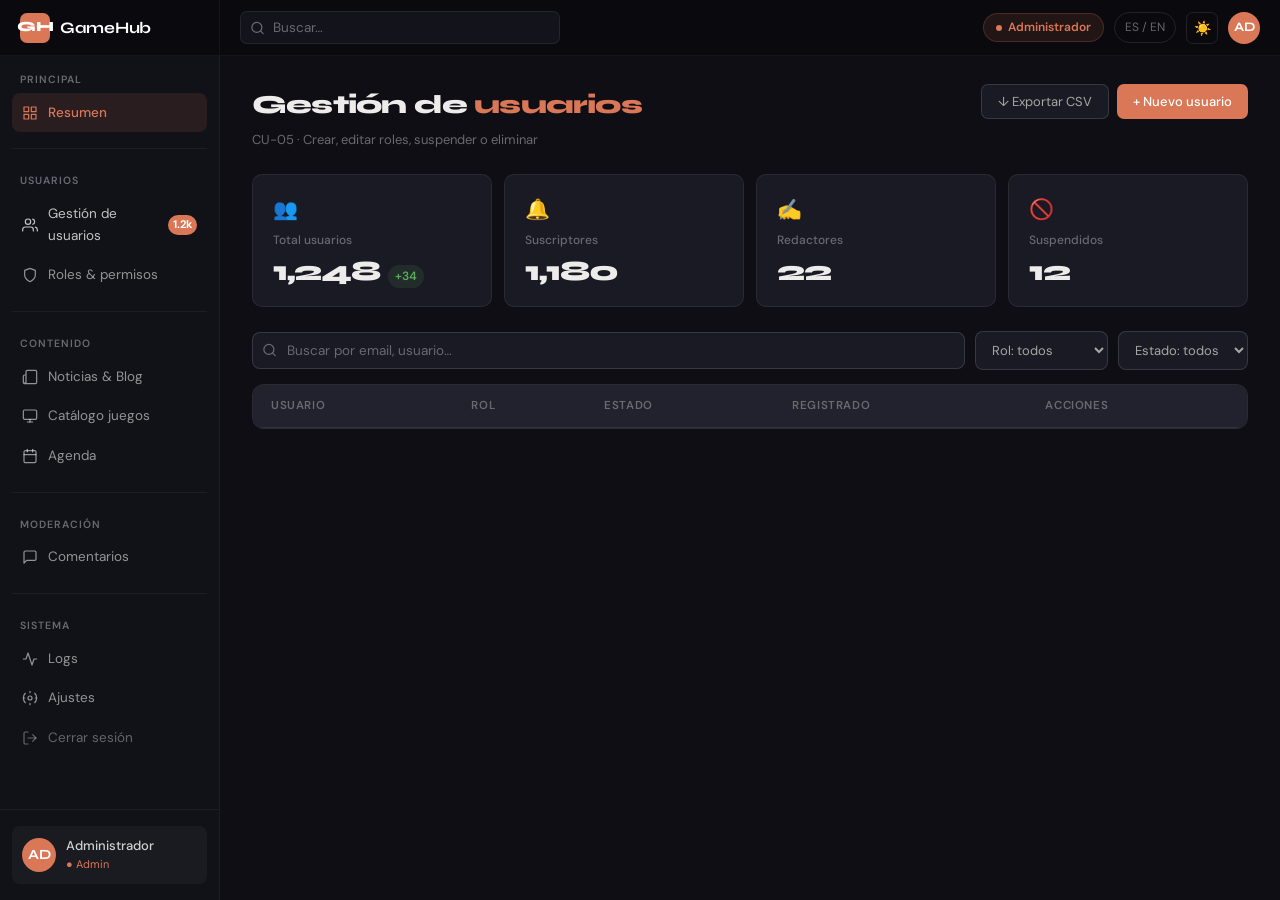
==== frontend/dashboard-admin.html @ 4c036180 "Commit inicial para el frontend Frontend con todas las paginas creadas y funcionales. Falta integrar" ====
<!DOCTYPE html>
<html lang="es" data-theme="dark" data-page="dashboard">
<head>
  <meta charset="UTF-8">
  <meta name="viewport" content="width=device-width, initial-scale=1.0">
  <title>Dashboard · Administrador — GameHub</title>
  <link rel="preconnect" href="https://fonts.googleapis.com">
  <link rel="preconnect" href="https://fonts.gstatic.com" crossorigin>
  <link href="https://fonts.googleapis.com/css2?family=Syne:wght@400;600;700;800&family=DM+Sans:ital,opsz,wght@0,9..40,300;0,9..40,400;0,9..40,500;1,9..40,300&display=swap" rel="stylesheet">
  <link rel="stylesheet" href="css/base.css">
  <link rel="stylesheet" href="css/dashboard-admin.css">
  <link rel="icon" href="data:image/svg+xml,<svg xmlns='http://www.w3.org/2000/svg' viewBox='0 0 32 32'><rect width='32' height='32' rx='7' fill='%23D97757'/><text x='50%25' y='50%25' dominant-baseline='central' text-anchor='middle' font-family='sans-serif' font-weight='900' font-size='18' fill='white'>GH</text></svg>">
</head>
<body>

  <!-- TOP BAR -->
  <header class="topbar">
    <div class="topbar-logo">
      <a href="index.html" class="topbar-logo-link">
        <div class="logo-icon">GH</div>
        <span class="logo-text">GameHub</span>
      </a>
    </div>
    <div class="topbar-center">
      <div class="topbar-search">
        <svg viewBox="0 0 24 24"><circle cx="11" cy="11" r="8"/><line x1="21" y1="21" x2="16.65" y2="16.65"/></svg>
        <input type="search" placeholder="Buscar…" autocomplete="off">
      </div>
    </div>
    <div class="topbar-right">
      <div class="role-badge admin"><span class="role-dot"></span>Administrador</div>
      <span class="topbar-lang">ES / EN</span>
      <button class="theme-toggle" id="themeToggle">☀️</button>
      <div class="user-avatar" title="Admin">AD</div>
    </div>
  </header>

  <div class="app-shell">

    <!-- SIDEBAR -->
    <nav class="sidebar">

      <div class="sidebar-section">
        <span class="sidebar-section-label">Principal</span>
        <div class="nav-item active" onclick="setActive(this)">
          <svg viewBox="0 0 24 24"><rect x="3" y="3" width="7" height="7"/><rect x="14" y="3" width="7" height="7"/><rect x="3" y="14" width="7" height="7"/><rect x="14" y="14" width="7" height="7"/></svg>
          Resumen
        </div>
      </div>

      <div class="sidebar-divider"></div>

      <div class="sidebar-section">
        <span class="sidebar-section-label">Usuarios</span>
        <div class="nav-item nav-item--highlight" onclick="setActive(this)">
          <svg viewBox="0 0 24 24"><path d="M17 21v-2a4 4 0 0 0-4-4H5a4 4 0 0 0-4 4v2"/><circle cx="9" cy="7" r="4"/><path d="M23 21v-2a4 4 0 0 0-3-3.87"/><path d="M16 3.13a4 4 0 0 1 0 7.75"/></svg>
          Gestión de usuarios
          <span class="nav-badge">1.2k</span>
        </div>
        <div class="nav-item" onclick="setActive(this)">
          <svg viewBox="0 0 24 24"><path d="M12 22s8-4 8-10V5l-8-3-8 3v7c0 6 8 10 8 10z"/></svg>
          Roles & permisos
        </div>
      </div>

      <div class="sidebar-divider"></div>

      <div class="sidebar-section">
        <span class="sidebar-section-label">Contenido</span>
        <div class="nav-item" onclick="setActive(this)">
          <svg viewBox="0 0 24 24"><path d="M4 22h16a2 2 0 0 0 2-2V4a2 2 0 0 0-2-2H8a2 2 0 0 0-2 2v16a2 2 0 0 0-2 2zm0 0a2 2 0 0 1-2-2v-9c0-1.1.9-2 2-2h2"/></svg>
          Noticias & Blog
        </div>
        <div class="nav-item" onclick="setActive(this)">
          <svg viewBox="0 0 24 24"><rect x="2" y="3" width="20" height="14" rx="2"/><line x1="8" y1="21" x2="16" y2="21"/><line x1="12" y1="17" x2="12" y2="21"/></svg>
          Catálogo juegos
        </div>
        <div class="nav-item" onclick="setActive(this)">
          <svg viewBox="0 0 24 24"><rect x="3" y="4" width="18" height="18" rx="2"/><line x1="16" y1="2" x2="16" y2="6"/><line x1="8" y1="2" x2="8" y2="6"/><line x1="3" y1="10" x2="21" y2="10"/></svg>
          Agenda
        </div>
      </div>

      <div class="sidebar-divider"></div>

      <div class="sidebar-section">
        <span class="sidebar-section-label">Moderación</span>
        <div class="nav-item" onclick="setActive(this)">
          <svg viewBox="0 0 24 24"><path d="M21 15a2 2 0 0 1-2 2H7l-4 4V5a2 2 0 0 1 2-2h14a2 2 0 0 1 2 2z"/></svg>
          Comentarios
        </div>
      </div>

      <div class="sidebar-divider"></div>

      <div class="sidebar-section">
        <span class="sidebar-section-label">Sistema</span>
        <div class="nav-item" onclick="setActive(this)">
          <svg viewBox="0 0 24 24"><polyline points="22 12 18 12 15 21 9 3 6 12 2 12"/></svg>
          Logs
        </div>
        <div class="nav-item" onclick="setActive(this)">
          <svg viewBox="0 0 24 24"><circle cx="12" cy="12" r="3"/><path d="M19.07 4.93a10 10 0 0 1 0 14.14M4.93 4.93a10 10 0 0 0 0 14.14M12 2v2M12 20v2M2 12h2M20 12h2"/></svg>
          Ajustes
        </div>
        <div class="nav-item logout" onclick="location.href='index.html'">
          <svg viewBox="0 0 24 24"><path d="M9 21H5a2 2 0 0 1-2-2V5a2 2 0 0 1 2-2h4"/><polyline points="16 17 21 12 16 7"/><line x1="21" y1="12" x2="9" y2="12"/></svg>
          Cerrar sesión
        </div>
      </div>

      <div class="sidebar-user">
        <div class="sidebar-user-card">
          <div class="sidebar-avatar admin">AD</div>
          <div style="min-width:0">
            <div class="sidebar-user-name">Administrador</div>
            <div class="sidebar-user-role">● Admin</div>
          </div>
        </div>
      </div>
    </nav>

    <!-- MAIN -->
    <main class="main">

      <!-- Page header -->
      <div class="page-header">
        <div>
          <h1 class="page-title">Gestión de <em>usuarios</em></h1>
          <p class="page-sub">CU-05 · Crear, editar roles, suspender o eliminar</p>
        </div>
        <div class="page-actions">
          <button class="btn-export" onclick="exportCSV()">↓ Exportar CSV</button>
          <button class="btn-new" onclick="openModal('create')">+ Nuevo usuario</button>
        </div>
      </div>

      <!-- KPIs -->
      <div class="kpi-grid">
        <div class="kpi-card">
          <div class="kpi-icon">👥</div>
          <div class="kpi-label">Total usuarios</div>
          <div class="kpi-value-row">
            <div class="kpi-value">1,248</div>
            <span class="kpi-delta">+34</span>
          </div>
        </div>
        <div class="kpi-card">
          <div class="kpi-icon">🔔</div>
          <div class="kpi-label">Suscriptores</div>
          <div class="kpi-value-row"><div class="kpi-value">1,180</div></div>
        </div>
        <div class="kpi-card">
          <div class="kpi-icon">✍️</div>
          <div class="kpi-label">Redactores</div>
          <div class="kpi-value-row"><div class="kpi-value">22</div></div>
        </div>
        <div class="kpi-card">
          <div class="kpi-icon">🚫</div>
          <div class="kpi-label">Suspendidos</div>
          <div class="kpi-value-row">
            <div class="kpi-value" id="suspendedCount">12</div>
          </div>
        </div>
      </div>

      <!-- Table controls -->
      <div class="table-controls">
        <div class="table-search-wrap">
          <svg viewBox="0 0 24 24"><circle cx="11" cy="11" r="8"/><line x1="21" y1="21" x2="16.65" y2="16.65"/></svg>
          <input type="search" id="tableSearch" placeholder="Buscar por email, usuario…" autocomplete="off">
        </div>
        <select class="table-filter" id="filterRol">
          <option value="">Rol: todos</option>
          <option value="Suscriptor">Suscriptor</option>
          <option value="Colaborador">Colaborador</option>
          <option value="Redactor">Redactor</option>
          <option value="Administrador">Administrador</option>
        </select>
        <select class="table-filter" id="filterEstado">
          <option value="">Estado: todos</option>
          <option value="Activo">Activos</option>
          <option value="Suspendido">Suspendidos</option>
        </select>
      </div>

      <!-- User table -->
      <div class="table-wrap">
        <table class="user-table" id="userTable">
          <thead>
            <tr>
              <th>Usuario</th>
              <th>Rol</th>
              <th>Estado</th>
              <th>Registrado</th>
              <th>Acciones</th>
            </tr>
          </thead>
          <tbody id="tableBody">
            <!-- Filled by JS -->
          </tbody>
        </table>
        <div class="table-empty" id="tableEmpty" style="display:none">
          <div style="font-size:32px;margin-bottom:10px">🔍</div>
          <div>Ningún usuario coincide con los filtros</div>
        </div>
      </div>

      <!-- Pagination -->
      <div class="pagination" id="pagination"></div>

    </main>
  </div>

  <!-- ── MODAL ─────────────────────────────────────── -->
  <div class="modal-overlay" id="modalOverlay" onclick="closeModal()"></div>
  <div class="modal" id="modal">
    <div class="modal-header">
      <span class="modal-title" id="modalTitle">Editar usuario</span>
      <button class="modal-close" onclick="closeModal()">✕</button>
    </div>
    <div class="modal-body">
      <div class="form-group">
        <label class="form-label">Nombre de usuario</label>
        <input class="form-input" id="mUsername" type="text" placeholder="@usuario">
      </div>
      <div class="form-group">
        <label class="form-label">Email</label>
        <input class="form-input" id="mEmail" type="email" placeholder="email@example.com">
      </div>
      <div class="form-group">
        <label class="form-label">Rol</label>
        <select class="form-input" id="mRol">
          <option>Suscriptor</option>
          <option>Colaborador</option>
          <option>Redactor</option>
          <option>Administrador</option>
        </select>
      </div>
      <div class="form-group">
        <label class="form-label">Estado</label>
        <select class="form-input" id="mEstado">
          <option>Activo</option>
          <option>Suspendido</option>
        </select>
      </div>
      <!-- Last admin warning -->
      <div class="alert-warn" id="lastAdminWarn" style="display:none">
        ⚠️ No puedes degradar al único administrador del sistema.
      </div>
    </div>
    <div class="modal-footer">
      <button class="btn-modal-delete" id="btnDelete" onclick="deleteUser()">Eliminar cuenta</button>
      <div style="display:flex;gap:8px">
        <button class="btn-modal-cancel" onclick="closeModal()">Cancelar</button>
        <button class="btn-modal-save" onclick="saveUser()">Guardar cambios</button>
      </div>
    </div>
  </div>

  <!-- ── TOAST ──────────────────────────────────────── -->
  <div class="toast" id="toast"></div>

  <script src="js/base.js" defer></script>
  <script src="js/dashboard-admin.js" defer></script>
  <script src="js/i18n.js" defer></script>
  <script src="js/modals.js" defer></script>
</body>
</html>
---- frontend/css/base.css ----
*, *::before, *::after { box-sizing: border-box; margin: 0; padding: 0; }

/* ── THEMES ───────────────────────────────────────── */
[data-theme="dark"] {
  --bg:          #0E0E14;
  --surface:     #1A1A24;
  --surface-2:   #22222E;
  --surface-3:   #20202C;
  --accent:      #D97757;
  --accent-h:    #C4633F;
  --accent-dim:  rgba(217,119,87,0.12);
  --accent-dim2: rgba(217,119,87,0.22);
  --border:      rgba(255,255,255,0.07);
  --border-2:    rgba(255,255,255,0.13);
  --border-focus: rgba(217,119,87,0.6);
  --text:        #EEECEA;
  --text-2:      #A8A6A2;
  --muted:       #6A6870;
  --live:        #E8412A;
  --score-p:     #E08860;
  --score-c:     #6AAD69;
  --nav-bg:      #09090E;
  --nav-border:  rgba(255,255,255,0.05);
  --sidebar-bg:  #111118; 
  --input-bg:    #13131C;
  --error:       #E05252;
  --error-dim:   rgba(224,82,82,0.1);
  --error-border:rgba(224,82,82,0.4);
  --success:     #5BAD5A; 
  --green:       #5BAD5A;
  --green-dim:   rgba(91,173,90,0.12); 
  --shadow:      0 2px 16px rgba(0,0,0,0.45);
  --shadow-lg:   0 8px 40px rgba(0,0,0,0.65);
  --shadow-lg2:  0 20px 60px rgba(0,0,0,0.6);
  --role-color:  #6AAD69;
  --role-bg:     rgba(106,173,105,0.12);
  --hero-glow:   rgba(217,119,87,0.07);
  --hero-cover:  linear-gradient(145deg, #12121C 0%, #1E1E2E 100%);
  --bottom-nav:  #0D0D13;
  --featured-overlay: linear-gradient(to top, rgba(0,0,0,0.92) 0%, rgba(0,0,0,0.5) 50%, rgba(0,0,0,0.1) 100%);
  --gold:        #F5C542;
  --live:        #E8412A;
  --twitch:      #9146FF;
  --youtube:     #FF0000; 
  --player-bg:   #080810; 
}
[data-theme="light"] {
  --bg:          #F3F2EF;
  --surface:     #FFFFFF;
  --surface-2:   #F7F6F3; 
  --accent:      #C96A42;
  --accent-h:    #B05530;
  --accent-dim:  rgba(201,106,66,0.10);
  --accent-dim2: rgba(201,106,66,0.20);
  --border:      rgba(0,0,0,0.08);
  --border-2:    rgba(0,0,0,0.15);
  --border-focus:rgba(201,106,66,0.55);
  --text:        #18181E;
  --text-2:      #5A5858;
  --muted:       #7A7875;
  --live:        #D63522;
  --score-p:     #C06A42;
  --score-c:     #4A8A49;
  --nav-bg:      #18181E;
  --nav-border:  rgba(255,255,255,0.05);
  --sidebar-bg:  #18181E; 
  --input-bg:    #F8F7F4;
  --error:       #C93838;
  --error-dim:   rgba(201,56,56,0.08);
  --shadow:      0 2px 12px rgba(0,0,0,0.08);
  --error-border:rgba(201,56,56,0.35);
  --green:       #3A8A39;
  --green-dim:   rgba(58,138,57,0.10);
  --success:     #3A8A39; 
  --shadow:      0 2px 12px rgba(0,0,0,0.08);
  --shadow-lg:   0 8px 32px rgba(0,0,0,0.14);
  --role-color:  #3A8A39;
  --role-bg:     rgba(58,138,57,0.10);
  --shadow-lg2:  0 20px 60px rgba(0,0,0,0.12);
  --hero-glow:   rgba(201,106,66,0.05);
  --hero-cover:  linear-gradient(145deg, #1A1A28 0%, #252535 100%);
  --bottom-nav:  #18181E;
  --featured-overlay: linear-gradient(to top, rgba(0,0,0,0.88) 0%, rgba(0,0,0,0.45) 55%, rgba(0,0,0,0.08) 100%);
  --gold:        #C8960A;
  --live:        #D63522;
  --twitch:      #7B33E8;
  --youtube:     #CC0000;
  --player-bg:   #18181E;

}

/* ── BASE ─────────────────────────────────────────── */
html { scroll-behavior: smooth; }
body {
  font-family: 'DM Sans', sans-serif;
  background: var(--bg);
  color: var(--text);
  font-size: 15px;
  line-height: 1.6;
  -webkit-font-smoothing: antialiased;
  transition: background 0.28s ease, color 0.28s ease;
}
a { color: inherit; text-decoration: none; }

/* ── NAVBAR ───────────────────────────────────────── */
.navbar {
  position: sticky; top: 0; z-index: 100;
  background: var(--nav-bg);
  border-bottom: 1px solid var(--nav-border);
  padding: 0 clamp(24px, 5vw, 120px);
  display: flex; align-items: center;
  height: 62px;
}
.nav-logo {
  display: flex; align-items: center; gap: 10px;
  margin-right: 40px; flex-shrink: 0;
}
.nav-logo-icon {
  width: 32px; height: 32px;
  background: var(--accent); border-radius: 7px;
  display: flex; align-items: center; justify-content: center;
  font-family: 'Syne', sans-serif; font-weight: 800; font-size: 15px; color: #fff;
}
.nav-logo-text { font-family: 'Syne', sans-serif; font-weight: 700; font-size: 17px; color: #fff; letter-spacing: -0.3px; }
.nav-logo small { font-size: 10px; color: rgba(255,255,255,0.28); font-weight: 300; letter-spacing: 0.4px; display: block; line-height: 1; }
.nav-links { display: flex; align-items: center; gap: 2px; flex: 1; }
.nav-links a { font-size: 13.5px; color: rgba(255,255,255,0.52); padding: 6px 12px; border-radius: 6px; transition: color 0.15s, background 0.15s; white-space: nowrap; }
.nav-links a:hover { color: rgba(255,255,255,0.88); background: rgba(255,255,255,0.06); }
.nav-links a.active { color: var(--accent); background: var(--accent-dim); }
.nav-right { display: flex; align-items: center; gap: 8px; flex-shrink: 0; }
.theme-toggle {
  width: 36px; height: 36px; border-radius: 8px;
  border: 1px solid rgba(255,255,255,0.1); background: transparent;
  cursor: pointer; display: flex; align-items: center; justify-content: center;
  font-size: 16px; line-height: 1; transition: background 0.15s;
}
.theme-toggle:hover { background: rgba(255,255,255,0.08); }
.nav-lang { font-size: 12px; color: rgba(255,255,255,0.38); padding: 5px 10px; border: 1px solid rgba(255,255,255,0.1); border-radius: 100px; cursor: pointer; white-space: nowrap; transition: all 0.15s; }
.nav-lang:hover { color: rgba(255,255,255,0.72); border-color: rgba(255,255,255,0.2); }
.btn-ghost { font-family: 'DM Sans', sans-serif; font-size: 13.5px; color: rgba(255,255,255,0.58); background: transparent; border: none; padding: 8px 14px; cursor: pointer; border-radius: 6px; transition: color 0.15s, background 0.15s; }
.btn-ghost:hover { color: #fff; background: rgba(255,255,255,0.07); }
.btn-primary { font-family: 'DM Sans', sans-serif; font-size: 13.5px; font-weight: 500; color: #fff; background: var(--accent); border: none; padding: 8px 18px; cursor: pointer; border-radius: 6px; transition: background 0.15s, transform 0.1s; }
.btn-primary:hover { background: var(--accent-h); transform: translateY(-1px); }
.nav-hamburger { display: none; }

/* ── FOOTER ───────────────────────────────────────── */
footer {
  background: var(--nav-bg);
  border-top: 1px solid var(--nav-border);
  margin-top: 48px;
  padding: 32px clamp(24px, 5vw, 120px);
  display: flex; align-items: center; justify-content: space-between;
}
.footer-left { display: flex; align-items: center; gap: 12px; }
.footer-logo { width: 28px; height: 28px; background: var(--accent); border-radius: 6px; display: flex; align-items: center; justify-content: center; font-family: 'Syne', sans-serif; font-weight: 800; font-size: 13px; color: #fff; }
.footer-copy { font-size: 13px; color: rgba(255,255,255,0.3); }
.footer-links { display: flex; gap: 4px; }
.footer-links a { font-size: 13px; color: rgba(255,255,255,0.38); padding: 4px 10px; border-radius: 6px; transition: color 0.15s; }
.footer-links a:hover { color: rgba(255,255,255,0.78); }

/* ── BOTTOM NAV (mobile only) ─────────────────────── */
.bottom-nav { display: none; }

/* ── ANIMATIONS ───────────────────────────────────── */
@keyframes fadeUp { from { opacity: 0; transform: translateY(20px); } to { opacity: 1; transform: translateY(0); } }
@keyframes pulse { 0%, 100% { opacity: 1; } 50% { opacity: 0.3; } }
.reveal { opacity: 0; transform: translateY(16px); transition: opacity 0.45s ease, transform 0.45s ease; }
.reveal.visible { opacity: 1; transform: translateY(0); }

/* ── HAMBURGER DRAWER ─────────────────────────────── */
.drawer-overlay {
  display: none;
  position: fixed; inset: 0; z-index: 500;
  background: rgba(0,0,0,0.55);
  backdrop-filter: blur(4px);
  opacity: 0;
  transition: opacity 0.25s ease;
}
.drawer-overlay.open { opacity: 1; }
.drawer {
  position: fixed; top: 0; right: 0; bottom: 0;
  z-index: 501; width: 280px;
  background: var(--nav-bg);
  border-left: 1px solid var(--nav-border);
  transform: translateX(100%);
  transition: transform 0.28s cubic-bezier(0.4, 0, 0.2, 1);
  display: flex; flex-direction: column;
}
.drawer.open { transform: translateX(0); }
.drawer-header {
  display: flex; align-items: center; justify-content: space-between;
  padding: 0 20px; height: 54px;
  border-bottom: 1px solid var(--nav-border);
  flex-shrink: 0;
}
.drawer-logo { display: flex; align-items: center; gap: 8px; }
.drawer-logo-icon { width: 28px; height: 28px; background: var(--accent); border-radius: 6px; display: flex; align-items: center; justify-content: center; font-family: 'Syne', sans-serif; font-weight: 800; font-size: 13px; color: #fff; }
.drawer-logo-text { font-family: 'Syne', sans-serif; font-weight: 700; font-size: 15px; color: #fff; }
.drawer-close { width: 32px; height: 32px; background: transparent; border: 1px solid rgba(255,255,255,0.1); border-radius: 7px; cursor: pointer; color: rgba(255,255,255,0.6); font-size: 18px; line-height: 1; display: flex; align-items: center; justify-content: center; transition: background 0.15s, color 0.15s; }
.drawer-close:hover { background: rgba(255,255,255,0.08); color: #fff; }
.drawer-nav { flex: 1; overflow-y: auto; padding: 12px 12px 0; display: flex; flex-direction: column; gap: 2px; }
.drawer-nav a { display: flex; align-items: center; gap: 12px; font-size: 15px; font-weight: 500; color: rgba(255,255,255,0.65); padding: 12px 14px; border-radius: 8px; transition: color 0.15s, background 0.15s; }
.drawer-nav a:hover { color: #fff; background: rgba(255,255,255,0.07); }
.drawer-nav a.active { color: var(--accent); background: var(--accent-dim); }
.drawer-nav a svg { width: 18px; height: 18px; flex-shrink: 0; stroke: currentColor; fill: none; stroke-width: 1.8; stroke-linecap: round; stroke-linejoin: round; }
.drawer-footer { padding: 16px 12px; border-top: 1px solid var(--nav-border); display: flex; flex-direction: column; gap: 8px; }
.drawer-lang { font-size: 13px; color: rgba(255,255,255,0.45); padding: 10px 14px; border: 1px solid rgba(255,255,255,0.1); border-radius: 8px; text-align: center; cursor: pointer; transition: all 0.15s; }
.drawer-lang:hover { color: rgba(255,255,255,0.75); border-color: rgba(255,255,255,0.2); }
.drawer-btn-ghost { font-family: 'DM Sans', sans-serif; font-size: 14px; color: rgba(255,255,255,0.7); background: rgba(255,255,255,0.06); border: 1px solid rgba(255,255,255,0.1); padding: 11px; border-radius: 8px; cursor: pointer; text-align: center; transition: background 0.15s, color 0.15s; }
.drawer-btn-ghost:hover { color: #fff; background: rgba(255,255,255,0.1); }
.drawer-btn-primary { font-family: 'DM Sans', sans-serif; font-size: 14px; font-weight: 500; color: #fff; background: var(--accent); border: none; padding: 11px; border-radius: 8px; cursor: pointer; text-align: center; transition: background 0.15s; }
.drawer-btn-primary:hover { background: var(--accent-h); }

/* ── MOBILE — navbar, drawer, bottom nav ──────────── */
@media (max-width: 768px) {
  .navbar { padding: 0 16px; height: 54px; }
  .nav-links,
  .nav-right .nav-lang,
  .nav-right .btn-ghost,
  .nav-right .btn-primary { display: none; }
  .nav-logo { margin-right: 0; flex: 1; }
  .nav-logo-icon { width: 28px; height: 28px; font-size: 13px; }
  .nav-logo-text { font-size: 15px; }
  .nav-logo small { display: none; }
  .nav-right { gap: 4px; }
  .theme-toggle { width: 32px; height: 32px; border-radius: 7px; font-size: 14px; }
  .nav-hamburger {
    display: flex; flex-direction: column; justify-content: center; gap: 5px;
    width: 32px; height: 32px; background: transparent;
    border: 1px solid rgba(255,255,255,0.1); border-radius: 7px;
    cursor: pointer; padding: 7px;
  }
  .nav-hamburger span { display: block; height: 1.5px; background: rgba(255,255,255,0.7); border-radius: 2px; transition: all 0.2s; }

  footer { display: none; }

  .bottom-nav {
    display: flex; position: fixed; bottom: 0; left: 0; right: 0; z-index: 200;
    background: var(--bottom-nav); border-top: 1px solid var(--nav-border);
    padding: 0; padding-bottom: env(safe-area-inset-bottom);
  }
  .bottom-nav a {
    flex: 1; display: flex; flex-direction: column; align-items: center; justify-content: center;
    gap: 3px; padding: 10px 4px 8px; color: var(--muted); font-size: 10px;
    font-weight: 500; letter-spacing: 0.2px; transition: color 0.15s;
    -webkit-tap-highlight-color: transparent;
  }
  .bottom-nav a.active { color: var(--accent); }
  .bottom-nav a:hover { color: var(--text-2); }
  .bottom-nav svg { width: 22px; height: 22px; stroke: currentColor; fill: none; stroke-width: 1.8; stroke-linecap: round; stroke-linejoin: round; }
  .bottom-nav a.active svg { stroke-width: 2.2; }
  body { padding-bottom: 68px; }
}

/* ── Drawer hidden on desktop ─────────────────────── */
@media (min-width: 769px) {
  .drawer-overlay, .drawer { display: none !important; }
}
---- frontend/css/dashboard-admin.css ----
/* ── Extra variables for admin (no en base.css) ──── */
:root {
  --admin-color: #D97757;
  --admin-bg:    rgba(217,119,87,0.12);
}

/* ── BODY shell ───────────────────────────────────── */
body {
  min-height: 100vh;
  display: flex;
  flex-direction: column;
}

/* ── TOP BAR ──────────────────────────────────────── */
.topbar {
  position: sticky; top: 0; z-index: 200;
  background: var(--nav-bg);
  border-bottom: 1px solid var(--nav-border);
  padding: 0 20px 0 0;
  display: flex; align-items: center;
  height: 56px; flex-shrink: 0;
}
.topbar-logo {
  width: 220px; flex-shrink: 0;
  display: flex; align-items: center;
  padding: 0 20px;
  border-right: 1px solid var(--nav-border);
  height: 100%;
}
.topbar-logo-link { display: flex; align-items: center; gap: 10px; }
.logo-icon { width: 30px; height: 30px; background: var(--accent); border-radius: 7px; display: flex; align-items: center; justify-content: center; font-family: 'Syne',sans-serif; font-weight: 800; font-size: 14px; color: #fff; flex-shrink: 0; }
.logo-text { font-family: 'Syne',sans-serif; font-weight: 700; font-size: 16px; color: #fff; letter-spacing: -0.3px; }
.topbar-center { flex: 1; display: flex; align-items: center; padding: 0 20px; }
.topbar-search { position: relative; max-width: 320px; width: 100%; }
.topbar-search svg { position: absolute; left: 10px; top: 50%; transform: translateY(-50%); width: 15px; height: 15px; stroke: var(--muted); fill: none; stroke-width: 2; stroke-linecap: round; stroke-linejoin: round; }
.topbar-search input { width: 100%; background: var(--input-bg); border: 1px solid var(--border); border-radius: 7px; padding: 7px 12px 7px 32px; font-family: 'DM Sans',sans-serif; font-size: 13.5px; color: var(--text); outline: none; transition: border-color .18s; }
.topbar-search input::placeholder { color: var(--muted); }
.topbar-search input:focus { border-color: rgba(217,119,87,.5); }
.topbar-right { display: flex; align-items: center; gap: 10px; margin-left: auto; }

.role-badge {
  display: flex; align-items: center; gap: 6px;
  font-size: 12px; font-weight: 600;
  color: var(--role-color); background: var(--role-bg);
  border: 1px solid rgba(106,173,105,0.2);
  padding: 4px 12px; border-radius: 100px; white-space: nowrap;
}
.role-badge.admin { color: var(--accent); background: var(--accent-dim); border-color: var(--accent-dim2); }
.role-dot { width: 6px; height: 6px; background: currentColor; border-radius: 50%; animation: pulse 2s ease-in-out infinite; }
@keyframes pulse { 0%,100%{opacity:1} 50%{opacity:.4} }

.topbar-lang { font-size: 12px; color: rgba(255,255,255,.38); padding: 5px 10px; border: 1px solid rgba(255,255,255,.1); border-radius: 100px; cursor: pointer; white-space: nowrap; }
.theme-toggle { width: 32px; height: 32px; border-radius: 7px; border: 1px solid rgba(255,255,255,.1); background: transparent; cursor: pointer; display: flex; align-items: center; justify-content: center; font-size: 14px; transition: background .15s; }
.theme-toggle:hover { background: rgba(255,255,255,.08); }
.user-avatar { width: 32px; height: 32px; border-radius: 50%; background: var(--accent); display: flex; align-items: center; justify-content: center; font-family: 'Syne',sans-serif; font-weight: 700; font-size: 13px; color: #fff; cursor: pointer; flex-shrink: 0; }

/* ── APP SHELL ────────────────────────────────────── */
.app-shell { display: flex; flex: 1; overflow: hidden; }

/* ── SIDEBAR ──────────────────────────────────────── */
.sidebar {
  width: 220px; flex-shrink: 0;
  background: var(--sidebar-bg);
  border-right: 1px solid var(--nav-border);
  display: flex; flex-direction: column;
  overflow-y: auto;
  height: calc(100vh - 56px);
  position: sticky; top: 56px;
}
.sidebar-section { padding: 16px 12px 8px; }
.sidebar-section-label { font-size: 10.5px; font-weight: 600; letter-spacing: 1px; text-transform: uppercase; color: var(--muted); padding: 0 8px; margin-bottom: 4px; display: block; }
.nav-item { display: flex; align-items: center; gap: 10px; font-size: 13.5px; color: rgba(255,255,255,.55); padding: 9px 10px; border-radius: 8px; cursor: pointer; transition: color .15s, background .15s; user-select: none; }
.nav-item:hover { color: rgba(255,255,255,.88); background: rgba(255,255,255,.06); }
.nav-item.active { color: var(--accent); background: var(--accent-dim); font-weight: 500; }
.nav-item--highlight { color: rgba(255,255,255,.75); }
.nav-item.logout { color: rgba(255,255,255,.35); }
.nav-item svg { width: 16px; height: 16px; stroke: currentColor; fill: none; stroke-width: 1.8; stroke-linecap: round; stroke-linejoin: round; flex-shrink: 0; }
.nav-badge { margin-left: auto; min-width: 20px; height: 20px; background: var(--accent); color: #fff; font-size: 11px; font-weight: 700; border-radius: 100px; padding: 0 6px; display: flex; align-items: center; justify-content: center; }
.sidebar-divider { height: 1px; background: var(--nav-border); margin: 8px 12px; }
.sidebar-user { margin-top: auto; padding: 16px 12px; border-top: 1px solid var(--nav-border); }
.sidebar-user-card { display: flex; align-items: center; gap: 10px; padding: 10px; border-radius: 8px; background: rgba(255,255,255,.04); cursor: pointer; transition: background .15s; }
.sidebar-user-card:hover { background: rgba(255,255,255,.07); }
.sidebar-avatar { width: 34px; height: 34px; border-radius: 50%; background: var(--role-color); display: flex; align-items: center; justify-content: center; font-family: 'Syne',sans-serif; font-weight: 700; font-size: 14px; color: #fff; flex-shrink: 0; }
.sidebar-avatar.admin { background: var(--accent); }
.sidebar-user-name { font-size: 13px; font-weight: 500; color: rgba(255,255,255,.8); white-space: nowrap; overflow: hidden; text-overflow: ellipsis; }
.sidebar-user-role { font-size: 11px; color: var(--accent); }

/* ── MAIN ─────────────────────────────────────────── */
.main { flex: 1; overflow-y: auto; padding: 28px 32px 48px; min-width: 0; }

/* Page header */
.page-header { display: flex; align-items: flex-start; justify-content: space-between; margin-bottom: 24px; gap: 16px; flex-wrap: wrap; }
.page-title { font-family: 'Syne',sans-serif; font-weight: 800; font-size: 26px; letter-spacing: -0.8px; color: var(--text); }
.page-title em { font-style: normal; color: var(--accent); }
.page-sub { font-size: 13px; color: var(--muted); margin-top: 4px; }
.page-actions { display: flex; gap: 8px; flex-shrink: 0; }
.btn-export { font-family: 'DM Sans',sans-serif; font-size: 13px; color: var(--text-2); background: var(--surface); border: 1px solid var(--border-2); padding: 8px 16px; border-radius: 7px; cursor: pointer; transition: border-color .15s, color .15s; }
.btn-export:hover { border-color: var(--accent); color: var(--accent); }
.btn-new { font-family: 'DM Sans',sans-serif; font-size: 13px; font-weight: 500; color: #fff; background: var(--accent); border: none; padding: 8px 16px; border-radius: 7px; cursor: pointer; transition: background .15s; }
.btn-new:hover { background: var(--accent-h); }

/* KPIs */
.kpi-grid { display: grid; grid-template-columns: repeat(4, 1fr); gap: 12px; margin-bottom: 24px; }
.kpi-card { background: var(--surface); border: 1px solid var(--border); border-radius: 10px; padding: 18px 20px; display: flex; flex-direction: column; gap: 6px; transition: border-color .15s, transform .15s; }
.kpi-card:hover { border-color: var(--border-2); transform: translateY(-2px); }
.kpi-icon { font-size: 20px; }
.kpi-label { font-size: 12px; color: var(--muted); font-weight: 500; }
.kpi-value-row { display: flex; align-items: baseline; gap: 8px; }
.kpi-value { font-family: 'Syne',sans-serif; font-weight: 800; font-size: 28px; color: var(--text); letter-spacing: -1px; line-height: 1; }
.kpi-delta { font-size: 12px; font-weight: 600; color: var(--green); background: var(--green-dim); padding: 2px 7px; border-radius: 100px; }

/* Table controls */
.table-controls { display: flex; align-items: center; gap: 10px; margin-bottom: 14px; flex-wrap: wrap; }
.table-search-wrap { position: relative; flex: 1; min-width: 200px; }
.table-search-wrap svg { position: absolute; left: 10px; top: 50%; transform: translateY(-50%); width: 15px; height: 15px; stroke: var(--muted); fill: none; stroke-width: 2; stroke-linecap: round; stroke-linejoin: round; }
.table-search-wrap input { width: 100%; background: var(--surface); border: 1px solid var(--border-2); border-radius: 8px; padding: 9px 12px 9px 34px; font-family: 'DM Sans',sans-serif; font-size: 13.5px; color: var(--text); outline: none; transition: border-color .18s; }
.table-search-wrap input::placeholder { color: var(--muted); }
.table-search-wrap input:focus { border-color: var(--border-focus); }
.table-filter { background: var(--surface); border: 1px solid var(--border-2); border-radius: 8px; padding: 9px 12px; font-family: 'DM Sans',sans-serif; font-size: 13px; color: var(--text-2); cursor: pointer; outline: none; transition: border-color .15s; }
.table-filter:focus { border-color: var(--accent); }

/* Table */
.table-wrap { background: var(--surface); border: 1px solid var(--border); border-radius: 12px; overflow: hidden; }
.user-table { width: 100%; border-collapse: collapse; }
.user-table thead { background: var(--surface-2); }
.user-table th { padding: 12px 18px; text-align: left; font-size: 11.5px; font-weight: 600; letter-spacing: .6px; text-transform: uppercase; color: var(--muted); border-bottom: 1px solid var(--border); white-space: nowrap; }
.user-table td { padding: 14px 18px; border-bottom: 1px solid var(--border); vertical-align: middle; font-size: 13.5px; color: var(--text-2); }
.user-table tr:last-child td { border-bottom: none; }
.user-table tbody tr { transition: background .12s; cursor: default; }
.user-table tbody tr:hover { background: var(--surface-2); }

/* User cell */
.user-cell { display: flex; align-items: center; gap: 10px; }
.user-initials { width: 32px; height: 32px; border-radius: 50%; display: flex; align-items: center; justify-content: center; font-family: 'Syne',sans-serif; font-weight: 700; font-size: 12px; color: #fff; flex-shrink: 0; }
.user-handle { font-weight: 500; color: var(--text); font-size: 13.5px; }
.user-email { font-size: 12px; color: var(--muted); }

/* Role badge in table */
.role-pill {
  display: inline-flex; align-items: center;
  font-size: 11.5px; font-weight: 600;
  padding: 3px 10px; border-radius: 100px;
}
.role-pill.suscriptor  { color: var(--text-2); background: rgba(255,255,255,.06); }
.role-pill.colaborador { color: #7EB8F7; background: rgba(126,184,247,.10); }
.role-pill.redactor    { color: var(--score-c); background: rgba(106,173,105,.12); }
.role-pill.administrador { color: var(--accent); background: var(--accent-dim); }

/* Status badge */
.status-badge { display: inline-flex; align-items: center; gap: 5px; font-size: 12.5px; font-weight: 500; }
.status-dot { width: 7px; height: 7px; border-radius: 50%; }
.status-badge.activo .status-dot   { background: var(--green); }
.status-badge.activo               { color: var(--green); }
.status-badge.suspendido .status-dot { background: var(--error); }
.status-badge.suspendido             { color: var(--error); }

/* Action buttons */
.action-btns { display: flex; gap: 6px; }
.btn-edit { font-family: 'DM Sans',sans-serif; font-size: 12px; font-weight: 500; color: var(--text-2); background: var(--surface-2); border: 1px solid var(--border); padding: 5px 12px; border-radius: 6px; cursor: pointer; transition: all .15s; }
.btn-edit:hover { color: var(--text); border-color: var(--border-2); }
.btn-suspend { font-family: 'DM Sans',sans-serif; font-size: 12px; font-weight: 500; color: var(--error); background: var(--error-dim); border: 1px solid var(--error-border); padding: 5px 12px; border-radius: 6px; cursor: pointer; transition: all .15s; }
.btn-suspend:hover { background: rgba(224,82,82,.18); }
.btn-restore { font-family: 'DM Sans',sans-serif; font-size: 12px; font-weight: 500; color: var(--green); background: var(--green-dim); border: 1px solid rgba(91,173,90,.3); padding: 5px 12px; border-radius: 6px; cursor: pointer; transition: all .15s; }
.btn-restore:hover { background: rgba(91,173,90,.2); }

/* Empty state */
.table-empty { padding: 56px 0; text-align: center; color: var(--muted); font-size: 14px; }

/* Pagination */
.pagination { display: flex; align-items: center; justify-content: center; gap: 6px; margin-top: 20px; }
.page-btn { min-width: 34px; height: 34px; border-radius: 7px; border: 1px solid var(--border-2); background: var(--surface); font-family: 'DM Sans',sans-serif; font-size: 13px; color: var(--text-2); cursor: pointer; display: flex; align-items: center; justify-content: center; padding: 0 10px; transition: all .15s; }
.page-btn:hover:not(.active):not(:disabled) { border-color: var(--accent); color: var(--accent); }
.page-btn.active { background: var(--accent); border-color: var(--accent); color: #fff; font-weight: 600; }
.page-btn:disabled { opacity: .35; cursor: not-allowed; }

/* ── MODAL ────────────────────────────────────────── */
.modal-overlay { display: none; position: fixed; inset: 0; z-index: 500; background: rgba(0,0,0,.6); backdrop-filter: blur(4px); }
.modal-overlay.open { display: block; }
.modal {
  display: none; position: fixed; z-index: 501;
  top: 50%; left: 50%; transform: translate(-50%, -50%) scale(.95);
  width: 90%; max-width: 440px;
  background: var(--surface); border: 1px solid var(--border-2);
  border-radius: 14px; overflow: hidden;
  transition: transform .22s ease, opacity .22s ease;
  opacity: 0;
}
.modal.open { display: block; transform: translate(-50%, -50%) scale(1); opacity: 1; }
.modal-header { display: flex; align-items: center; justify-content: space-between; padding: 18px 22px; border-bottom: 1px solid var(--border); }
.modal-title { font-family: 'Syne',sans-serif; font-weight: 700; font-size: 16px; color: var(--text); }
.modal-close { width: 30px; height: 30px; background: transparent; border: 1px solid var(--border-2); border-radius: 6px; cursor: pointer; color: var(--muted); font-size: 16px; display: flex; align-items: center; justify-content: center; transition: all .15s; }
.modal-close:hover { color: var(--text); border-color: var(--border-2); }
.modal-body { padding: 22px; display: flex; flex-direction: column; gap: 14px; }
.form-group { display: flex; flex-direction: column; gap: 5px; }
.form-label { font-size: 13px; font-weight: 500; color: var(--text-2); }
.form-input { width: 100%; background: var(--input-bg); border: 1px solid var(--border-2); border-radius: 8px; padding: 10px 13px; font-family: 'DM Sans',sans-serif; font-size: 14px; color: var(--text); outline: none; transition: border-color .18s; -webkit-appearance: none; }
.form-input:focus { border-color: var(--border-focus); box-shadow: 0 0 0 3px var(--accent-dim); }
.alert-warn { background: rgba(217,164,58,.12); border: 1px solid rgba(217,164,58,.3); color: #D9A43A; border-radius: 8px; padding: 10px 14px; font-size: 13px; }
.modal-footer { display: flex; align-items: center; justify-content: space-between; padding: 16px 22px; border-top: 1px solid var(--border); gap: 10px; }
.btn-modal-delete { font-family: 'DM Sans',sans-serif; font-size: 13px; color: var(--error); background: var(--error-dim); border: 1px solid var(--error-border); padding: 9px 16px; border-radius: 7px; cursor: pointer; transition: background .15s; }
.btn-modal-delete:hover { background: rgba(224,82,82,.18); }
.btn-modal-cancel { font-family: 'DM Sans',sans-serif; font-size: 13px; color: var(--text-2); background: var(--surface-2); border: 1px solid var(--border-2); padding: 9px 16px; border-radius: 7px; cursor: pointer; transition: all .15s; }
.btn-modal-cancel:hover { color: var(--text); }
.btn-modal-save { font-family: 'DM Sans',sans-serif; font-size: 13px; font-weight: 500; color: #fff; background: var(--accent); border: none; padding: 9px 20px; border-radius: 7px; cursor: pointer; transition: background .15s; }
.btn-modal-save:hover { background: var(--accent-h); }

/* ── TOAST ────────────────────────────────────────── */
.toast {
  position: fixed; bottom: 24px; left: 50%; transform: translateX(-50%) translateY(20px);
  z-index: 600; background: var(--surface-2); border: 1px solid var(--border-2);
  color: var(--text); font-size: 13.5px; padding: 10px 20px; border-radius: 8px;
  box-shadow: var(--shadow-lg); opacity: 0;
  transition: opacity .25s, transform .25s;
  pointer-events: none; white-space: nowrap;
}
.toast.show { opacity: 1; transform: translateX(-50%) translateY(0); }

/* ── MOBILE ───────────────────────────────────────── */
@media (max-width: 768px) {
  .topbar-logo { width: auto; border-right: none; }
  .logo-text { display: none; }
  .topbar-search { display: none; }
  .topbar-lang { display: none; }
  .sidebar { display: none; }
  .main { padding: 20px 16px 48px; }
  .kpi-grid { grid-template-columns: repeat(2, 1fr); }
  .page-header { flex-direction: column; }
  .page-actions { width: 100%; }
  .btn-export, .btn-new { flex: 1; text-align: center; }
  .table-controls { flex-direction: column; }
  .table-search-wrap { width: 100%; }
  .user-table th:nth-child(4),
  .user-table td:nth-child(4) { display: none; }
}

@media (min-width: 769px) and (max-width: 1100px) {
  .kpi-grid { grid-template-columns: repeat(2, 1fr); }
  .main { padding: 24px 24px 48px; }
}
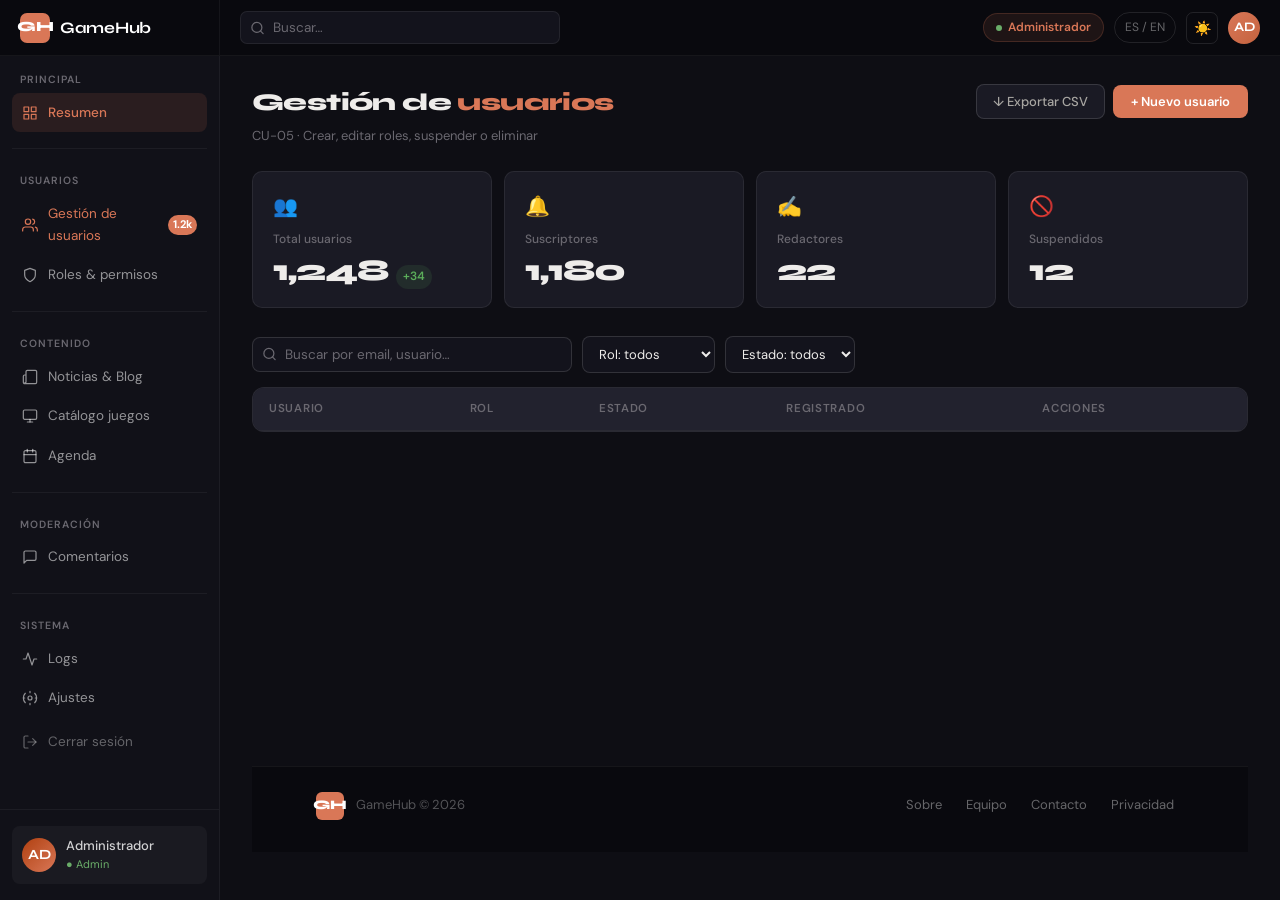
==== commit a07504ab: "More backend integration + fixes on dashboards" ====
--- a/frontend/dashboard-admin.html
+++ b/frontend/dashboard-admin.html
@@ -8,6 +8,7 @@
   <link rel="preconnect" href="https://fonts.gstatic.com" crossorigin>
   <link href="https://fonts.googleapis.com/css2?family=Syne:wght@400;600;700;800&family=DM+Sans:ital,opsz,wght@0,9..40,300;0,9..40,400;0,9..40,500;1,9..40,300&display=swap" rel="stylesheet">
   <link rel="stylesheet" href="css/base.css">
+  <link rel="stylesheet" href="css/dashboard.css">
   <link rel="stylesheet" href="css/dashboard-admin.css">
   <link rel="icon" href="data:image/svg+xml,<svg xmlns='http://www.w3.org/2000/svg' viewBox='0 0 32 32'><rect width='32' height='32' rx='7' fill='%23D97757'/><text x='50%25' y='50%25' dominant-baseline='central' text-anchor='middle' font-family='sans-serif' font-weight='900' font-size='18' fill='white'>GH</text></svg>">
 </head>
@@ -261,9 +262,9 @@
   <!-- ── TOAST ──────────────────────────────────────── -->
   <div class="toast" id="toast"></div>
 
+  <script src="js/i18n.js" defer></script>
   <script src="js/base.js" defer></script>
   <script src="js/dashboard-admin.js" defer></script>
-  <script src="js/i18n.js" defer></script>
   <script src="js/modals.js" defer></script>
 </body>
 </html>
--- a/frontend/css/dashboard.css
+++ b/frontend/css/dashboard.css
@@ -0,0 +1,413 @@
+/* ── APP SHELL HEIGHT FIX ─────────────────────────── */
+html, body {
+  height: 100%;
+}
+body {
+  display: flex;
+  flex-direction: column;
+  min-height: 100vh;
+}
+.app-shell {
+  display: flex;
+  flex: 1;
+  min-height: 0; /* critical: allows children to shrink below content size */
+  overflow: hidden;
+}
+
+/* Footer injected by base.js — reset margin and keep inside .main scroll */
+.app-shell ~ footer,
+.main footer {
+  margin-top: 0;
+  flex-shrink: 0;
+}
+
+/* ── TOP NAVBAR ───────────────────────────────────── */
+.topbar {
+  position: sticky; top: 0; z-index: 200;
+  background: var(--nav-bg);
+  border-bottom: 1px solid var(--nav-border);
+  padding: 0 20px 0 0;
+  display: flex; align-items: center;
+  height: 56px; flex-shrink: 0;
+}
+.topbar-logo {
+  width: 220px; flex-shrink: 0;
+  display: flex; align-items: center; gap: 10px;
+  padding: 0 20px;
+  border-right: 1px solid var(--nav-border);
+  height: 100%;
+}
+.logo-icon { width: 30px; height: 30px; background: var(--accent); border-radius: 7px; display: flex; align-items: center; justify-content: center; font-family: 'Syne',sans-serif; font-weight: 800; font-size: 14px; color: #fff; flex-shrink: 0; }
+.logo-text { font-family: 'Syne',sans-serif; font-weight: 700; font-size: 16px; color: #fff; letter-spacing: -0.3px; }
+.topbar-center { flex: 1; display: flex; align-items: center; padding: 0 20px; }
+.topbar-search { position: relative; max-width: 320px; width: 100%; }
+.topbar-search svg { position: absolute; left: 10px; top: 50%; transform: translateY(-50%); width: 15px; height: 15px; stroke: var(--muted); fill: none; stroke-width: 2; stroke-linecap: round; stroke-linejoin: round; }
+.topbar-search input {
+  width: 100%; background: var(--input-bg); border: 1px solid var(--border);
+  border-radius: 7px; padding: 7px 12px 7px 32px;
+  font-family: 'DM Sans',sans-serif; font-size: 13.5px; color: var(--text);
+  outline: none; transition: border-color .18s;
+}
+.topbar-search input::placeholder { color: var(--muted); }
+.topbar-search input:focus { border-color: rgba(217,119,87,.5); }
+.topbar-right { display: flex; align-items: center; gap: 10px; margin-left: auto; }
+.role-badge {
+  display: flex; align-items: center; gap: 6px;
+  font-size: 12px; font-weight: 600;
+  color: var(--role-color); background: var(--role-bg);
+  border: 1px solid rgba(106,173,105,0.2);
+  padding: 4px 12px; border-radius: 100px; white-space: nowrap;
+}
+.role-dot { width: 6px; height: 6px; background: var(--role-color); border-radius: 50%; animation: dashPulse 2s ease-in-out infinite; }
+@keyframes dashPulse { 0%,100%{opacity:1} 50%{opacity:.4} }
+.topbar-lang { font-size: 12px; color: rgba(255,255,255,.38); padding: 5px 10px; border: 1px solid rgba(255,255,255,.1); border-radius: 100px; cursor: pointer; white-space: nowrap; }
+.theme-toggle { width: 32px; height: 32px; border-radius: 7px; border: 1px solid rgba(255,255,255,.1); background: transparent; cursor: pointer; display: flex; align-items: center; justify-content: center; font-size: 14px; transition: background .15s; }
+.theme-toggle:hover { background: rgba(255,255,255,.08); }
+.user-avatar {
+  width: 32px; height: 32px; border-radius: 50%;
+  background: linear-gradient(135deg,#D97757,#C4633F);
+  display: flex; align-items: center; justify-content: center;
+  font-family: 'Syne',sans-serif; font-weight: 700; font-size: 13px; color: #fff;
+  cursor: pointer; flex-shrink: 0;
+}
+
+/* ── SIDEBAR ──────────────────────────────────────── */
+.sidebar {
+  width: 220px; flex-shrink: 0;
+  background: var(--sidebar-bg);
+  border-right: 1px solid var(--nav-border);
+  display: flex; flex-direction: column;
+  overflow-y: auto;
+  /* Fill the full height of app-shell */
+  align-self: stretch;
+}
+.sidebar-section { padding: 16px 12px 8px; }
+.sidebar-section-label {
+  font-size: 10.5px; font-weight: 600; letter-spacing: 1px;
+  text-transform: uppercase; color: var(--muted);
+  padding: 0 8px; margin-bottom: 4px; display: block;
+}
+.nav-item {
+  display: flex; align-items: center; gap: 10px;
+  font-size: 13.5px; color: rgba(255,255,255,.55);
+  padding: 9px 10px; border-radius: 8px;
+  cursor: pointer; transition: color .15s, background .15s;
+  user-select: none;
+}
+.nav-item:hover { color: rgba(255,255,255,.88); background: rgba(255,255,255,.06); }
+.nav-item.active { color: var(--accent); background: var(--accent-dim); font-weight: 500; }
+.nav-item svg { width: 16px; height: 16px; stroke: currentColor; fill: none; stroke-width: 1.8; stroke-linecap: round; stroke-linejoin: round; flex-shrink: 0; }
+.nav-badge {
+  margin-left: auto; min-width: 20px; height: 20px;
+  background: var(--accent); color: #fff;
+  font-size: 11px; font-weight: 700;
+  border-radius: 100px; padding: 0 6px;
+  display: flex; align-items: center; justify-content: center;
+}
+.sidebar-divider { height: 1px; background: var(--nav-border); margin: 8px 12px; }
+.sidebar-user { margin-top: auto; padding: 16px 12px; border-top: 1px solid var(--nav-border); }
+.sidebar-user-card {
+  display: flex; align-items: center; gap: 10px;
+  padding: 10px; border-radius: 8px;
+  background: rgba(255,255,255,.04); cursor: pointer; transition: background .15s;
+}
+.sidebar-user-card:hover { background: rgba(255,255,255,.07); }
+.sidebar-avatar { width: 34px; height: 34px; border-radius: 50%; background: linear-gradient(135deg,#D97757,#C4633F); display: flex; align-items: center; justify-content: center; font-family: 'Syne',sans-serif; font-weight: 700; font-size: 14px; color: #fff; flex-shrink: 0; }
+.sidebar-user-name { font-size: 13px; font-weight: 500; color: rgba(255,255,255,.8); white-space: nowrap; overflow: hidden; text-overflow: ellipsis; }
+.sidebar-user-role { font-size: 11px; color: var(--role-color); }
+
+/* ── MAIN ─────────────────────────────────────────── */
+.main {
+  flex: 1;
+  overflow-y: auto;
+  padding: 28px 32px 48px;
+  min-width: 0;
+  display: flex;
+  flex-direction: column;
+}
+
+/* Footer inside .main — flush to bottom of scroll */
+.main > footer {
+  margin-top: auto;
+  padding-top: 24px;
+}
+
+/* ── WELCOME ──────────────────────────────────────── */
+.welcome-banner { margin-bottom: 28px; }
+.welcome-greeting {
+  font-family: 'Syne',sans-serif; font-weight: 800; font-size: 26px;
+  letter-spacing: -0.8px; color: var(--text); margin-bottom: 4px;
+}
+.welcome-greeting em { font-style: normal; color: var(--accent); }
+.welcome-sub { font-size: 14px; color: var(--muted); }
+
+/* ── KPI CARDS ────────────────────────────────────── */
+.kpi-grid {
+  display: grid; grid-template-columns: repeat(4, 1fr);
+  gap: 12px; margin-bottom: 28px;
+}
+.kpi-card {
+  background: var(--surface); border: 1px solid var(--border);
+  border-radius: 10px; padding: 18px 20px;
+  display: flex; flex-direction: column; gap: 6px;
+  transition: border-color .15s, transform .15s;
+}
+.kpi-card:hover { border-color: var(--border-2); transform: translateY(-2px); }
+.kpi-label { font-size: 12px; color: var(--muted); font-weight: 500; }
+.kpi-value-row { display: flex; align-items: baseline; gap: 8px; }
+.kpi-value { font-family: 'Syne',sans-serif; font-weight: 800; font-size: 30px; color: var(--text); letter-spacing: -1px; line-height: 1; }
+.kpi-delta { font-size: 12px; font-weight: 600; color: var(--green); background: var(--green-dim); padding: 2px 7px; border-radius: 100px; }
+.kpi-icon { font-size: 20px; margin-bottom: 2px; }
+
+/* ── TWO-COL / FULL-COL ───────────────────────────── */
+.two-col { display: grid; grid-template-columns: 1fr 1fr; gap: 16px; margin-bottom: 16px; }
+.full-col { margin-bottom: 16px; }
+
+/* ── WIDGET ───────────────────────────────────────── */
+.widget { background: var(--surface); border: 1px solid var(--border); border-radius: 12px; overflow: hidden; }
+.widget-header { display: flex; align-items: center; justify-content: space-between; padding: 16px 20px; border-bottom: 1px solid var(--border); }
+.widget-title { font-family: 'Syne',sans-serif; font-weight: 700; font-size: 14.5px; color: var(--text); }
+.widget-action { font-size: 12.5px; color: var(--accent); cursor: pointer; opacity: .85; transition: opacity .15s; }
+.widget-action:hover { opacity: 1; }
+.widget-body { padding: 0; }
+
+/* Activity */
+.activity-item { display: flex; align-items: center; gap: 12px; padding: 13px 20px; border-bottom: 1px solid var(--border); transition: background .15s; cursor: pointer; }
+.activity-item:last-child { border-bottom: none; }
+.activity-item:hover { background: var(--surface-2, #20202C); }
+.activity-avatar { width: 34px; height: 34px; border-radius: 50%; flex-shrink: 0; display: flex; align-items: center; justify-content: center; font-family: 'Syne',sans-serif; font-weight: 700; font-size: 12px; color: #fff; }
+.aa1 { background: linear-gradient(135deg,#1e3a6e,#3a6eb0); }
+.aa2 { background: linear-gradient(135deg,#6e1e3a,#b03a6e); }
+.aa3 { background: linear-gradient(135deg,#1e6e3a,#3ab06e); }
+.aa4 { background: linear-gradient(135deg,#6e3a1e,#b06e3a); }
+.activity-info { flex: 1; min-width: 0; }
+.activity-text { font-size: 13.5px; color: var(--text-2); line-height: 1.35; }
+.activity-text strong { color: var(--text); font-weight: 500; }
+.activity-time { font-size: 11.5px; color: var(--muted); margin-top: 1px; }
+.activity-dot { width: 8px; height: 8px; border-radius: 50%; background: var(--accent); flex-shrink: 0; }
+.activity-dot.read { background: transparent; border: 1.5px solid var(--border-2); }
+
+/* Comments widget */
+.comment-item { padding: 14px 20px; border-bottom: 1px solid var(--border); cursor: pointer; transition: background .15s; }
+.comment-item:last-child { border-bottom: none; }
+.comment-item:hover { background: var(--surface-2, #20202C); }
+.comment-where { font-size: 11.5px; color: var(--muted); margin-bottom: 4px; }
+.comment-where a { color: var(--accent); }
+.comment-text { font-size: 13.5px; color: var(--text-2); line-height: 1.4; display: -webkit-box; -webkit-line-clamp: 2; -webkit-box-orient: vertical; overflow: hidden; }
+
+/* Favorites */
+.favorites-grid { display: grid; grid-template-columns: repeat(4, 1fr); gap: 10px; padding: 16px 20px; }
+.fav-card { border-radius: 8px; overflow: hidden; cursor: pointer; border: 1px solid var(--border); transition: transform .15s, border-color .15s; }
+.fav-card:hover { transform: translateY(-3px); border-color: var(--accent-dim2); }
+.fav-cover { width: 100%; aspect-ratio: 3/4; position: relative; }
+.fav-cover-bg { position: absolute; inset: 0; }
+.fc1 { background: linear-gradient(160deg,#162640,#091525); }
+.fc2 { background: linear-gradient(160deg,#2A1440,#140A20); }
+.fc3 { background: linear-gradient(160deg,#142A14,#091509); }
+.fc4 { background: linear-gradient(160deg,#401A0E,#200D07); }
+.fav-cover::after { content:''; position:absolute; inset:0; background:linear-gradient(to top,rgba(0,0,0,.7),transparent 50%); }
+.fav-name { position: absolute; bottom: 6px; left: 8px; right: 8px; z-index: 1; font-family: 'Syne',sans-serif; font-weight: 600; font-size: 11px; color: #fff; line-height: 1.2; }
+
+/* Recommendations */
+.reco-grid { display: grid; grid-template-columns: repeat(3, 1fr); gap: 10px; padding: 16px 20px; }
+.reco-card { background: var(--surface-2, #20202C); border: 1px solid var(--border); border-radius: 8px; overflow: hidden; cursor: pointer; transition: transform .15s, border-color .15s; }
+.reco-card:hover { transform: translateY(-3px); border-color: var(--accent-dim2); }
+.reco-cover { width: 100%; aspect-ratio: 16/9; position: relative; overflow: hidden; }
+.reco-cover-bg { position: absolute; inset: 0; }
+.rc1 { background: linear-gradient(135deg,#141E40,#090F20); }
+.rc2 { background: linear-gradient(135deg,#1C2814,#0E1A0A); }
+.rc3 { background: linear-gradient(135deg,#28140C,#1A0A08); }
+.reco-cover::after { content:''; position:absolute; inset:0; background:linear-gradient(to bottom,transparent,rgba(0,0,0,.5)); }
+.reco-body { padding: 10px 12px 12px; }
+.reco-name { font-family: 'Syne',sans-serif; font-weight: 600; font-size: 12.5px; color: var(--text); margin-bottom: 4px; }
+.reco-score { font-size: 12px; font-weight: 600; color: var(--score-c); }
+
+/* ── MOBILE ───────────────────────────────────────── */
+@media (max-width: 768px) {
+  .topbar-logo { width: auto; border-right: none; padding-right: 0; }
+  .logo-text { display: none; }
+  .topbar-search { display: none; }
+  .topbar-lang { display: none; }
+  .sidebar { display: none; }
+  .main { padding: 20px 16px 80px; }
+  .kpi-grid { grid-template-columns: repeat(2, 1fr); }
+  .two-col { grid-template-columns: 1fr; }
+  .favorites-grid { grid-template-columns: repeat(2, 1fr); }
+  .reco-grid { grid-template-columns: 1fr; }
+  .welcome-greeting { font-size: 22px; }
+}
+
+@media (min-width: 769px) and (max-width: 1100px) {
+  .kpi-grid { grid-template-columns: repeat(2, 1fr); }
+  .main { padding: 24px 24px 48px; }
+}
+
+/* ══════════════════════════════════════════════════════
+   SHARED CONTENT DASHBOARD COMPONENTS
+   Used by: admin, redactor, colaborador
+══════════════════════════════════════════════════════ */
+
+/* Topbar logo as link */
+.topbar-logo-link { display: flex; align-items: center; gap: 10px; }
+
+/* Logout nav item */
+.nav-item.logout { color: rgba(255,255,255,.35); margin-top: 4px; }
+
+/* Urgent nav badge */
+.nav-badge.urgent { background: #D97757; }
+
+/* ── PAGE HEADER ──────────────────────────────────── */
+.page-header {
+  display: flex; align-items: flex-start;
+  justify-content: space-between; gap: 16px;
+  flex-wrap: wrap; margin-bottom: 24px;
+}
+.page-title {
+  font-family: 'Syne', sans-serif;
+  font-weight: 800; font-size: 24px;
+  letter-spacing: -0.6px; color: var(--text); margin-bottom: 4px;
+}
+.page-title em { font-style: normal; color: var(--accent); }
+.page-sub { font-size: 13px; color: var(--muted); }
+.page-actions { display: flex; gap: 8px; align-items: center; flex-shrink: 0; }
+
+.btn-new {
+  font-family: 'DM Sans', sans-serif; font-size: 13px; font-weight: 600;
+  color: #fff; background: var(--accent); border: none;
+  padding: 8px 18px; border-radius: 8px; cursor: pointer; transition: background .15s;
+}
+.btn-new:hover { background: var(--accent-h, #C4633F); }
+
+/* ── SHARED MODAL ─────────────────────────────────── */
+.modal-overlay {
+  display: none; position: fixed; inset: 0; z-index: 900;
+  background: rgba(0,0,0,0.6); backdrop-filter: blur(4px);
+}
+.modal-overlay.open { display: block; }
+.modal {
+  display: none; position: fixed; z-index: 901;
+  top: 50%; left: 50%; transform: translate(-50%,-50%);
+  width: 100%; max-width: 460px;
+  background: var(--surface); border: 1px solid var(--border);
+  border-radius: 14px; overflow: hidden;
+  box-shadow: 0 24px 80px rgba(0,0,0,0.7);
+  animation: modalIn .25s ease both;
+}
+.modal.open { display: block; }
+@keyframes modalIn {
+  from { opacity:0; transform:translate(-50%,-46%); }
+  to   { opacity:1; transform:translate(-50%,-50%); }
+}
+.modal-header {
+  display: flex; align-items: center; justify-content: space-between;
+  padding: 18px 22px; border-bottom: 1px solid var(--border);
+}
+.modal-title { font-family: 'Syne', sans-serif; font-weight: 700; font-size: 16px; color: var(--text); }
+.modal-close {
+  background: transparent; border: 1px solid var(--border);
+  border-radius: 7px; width: 30px; height: 30px;
+  cursor: pointer; color: var(--muted); font-size: 16px;
+  display: flex; align-items: center; justify-content: center; transition: all .15s;
+}
+.modal-close:hover { background: rgba(255,255,255,.08); color: var(--text); }
+.modal-body { padding: 20px 22px; display: flex; flex-direction: column; gap: 14px; }
+.modal-footer {
+  display: flex; align-items: center; justify-content: space-between;
+  padding: 16px 22px; border-top: 1px solid var(--border);
+}
+
+/* ── SHARED FORM ──────────────────────────────────── */
+.form-group { display: flex; flex-direction: column; gap: 6px; }
+.form-row-2 { display: grid; grid-template-columns: 1fr 1fr; gap: 12px; }
+.form-label { font-size: 12.5px; font-weight: 500; color: var(--text-2); }
+.form-input {
+  background: var(--input-bg, #13131C);
+  border: 1px solid var(--border-2, rgba(255,255,255,0.13));
+  border-radius: 8px; padding: 9px 12px;
+  font-family: 'DM Sans', sans-serif; font-size: 14px; color: var(--text);
+  outline: none; transition: border-color .18s; width: 100%;
+}
+.form-input::placeholder { color: var(--muted); }
+.form-input:focus { border-color: rgba(217,119,87,.5); }
+.form-textarea { resize: vertical; min-height: 100px; }
+
+.alert-warn {
+  background: rgba(217,119,87,.08); border: 1px solid rgba(217,119,87,.25);
+  border-radius: 8px; padding: 10px 14px; font-size: 13px; color: #D97757;
+}
+
+/* Modal buttons */
+.btn-modal-cancel {
+  font-family: 'DM Sans', sans-serif; font-size: 13px;
+  color: var(--text-2); background: var(--surface);
+  border: 1px solid var(--border-2, rgba(255,255,255,0.13));
+  padding: 8px 16px; border-radius: 8px; cursor: pointer; transition: all .15s;
+}
+.btn-modal-cancel:hover { color: var(--text); }
+.btn-modal-save {
+  font-family: 'DM Sans', sans-serif; font-size: 13px; font-weight: 600;
+  color: #fff; background: var(--accent); border: none;
+  padding: 8px 20px; border-radius: 8px; cursor: pointer; transition: background .15s;
+}
+.btn-modal-save:hover { background: var(--accent-h, #C4633F); }
+
+/* ── SHARED TOAST ─────────────────────────────────── */
+.toast {
+  position: fixed; bottom: 24px; right: 24px; z-index: 1000;
+  background: var(--surface); border: 1px solid var(--border);
+  border-radius: 10px; padding: 12px 18px;
+  font-size: 13.5px; color: var(--text);
+  box-shadow: 0 8px 32px rgba(0,0,0,0.5);
+  transform: translateY(12px); opacity: 0;
+  transition: all .25s ease; pointer-events: none;
+}
+.toast.show { transform: translateY(0); opacity: 1; }
+.toast.success { border-color: rgba(91,173,90,0.4); }
+.toast.error   { border-color: rgba(255,107,107,0.4); }
+
+@media (max-width: 768px) {
+  .page-header { flex-direction: column; gap: 12px; }
+  .page-actions { width: 100%; justify-content: flex-end; }
+  .modal { max-width: calc(100vw - 32px); }
+  .form-row-2 { grid-template-columns: 1fr; }
+}
+
+/* ── SHARED TABLE COMPONENTS ──────────────────────── */
+/* Used by: admin, colaborador */
+.table-controls {
+  display: flex; align-items: center; gap: 10px;
+  flex-wrap: wrap; margin-bottom: 14px;
+}
+.table-search-wrap { position: relative; flex: 1; min-width: 200px; max-width: 320px; }
+.table-search-wrap svg {
+  position: absolute; left: 10px; top: 50%; transform: translateY(-50%);
+  width: 15px; height: 15px; stroke: var(--muted); fill: none;
+  stroke-width: 2; stroke-linecap: round; stroke-linejoin: round;
+}
+.table-search-wrap input {
+  width: 100%; background: var(--input-bg, #13131C);
+  border: 1px solid var(--border-2, rgba(255,255,255,0.13));
+  border-radius: 8px; padding: 8px 12px 8px 32px;
+  font-family: 'DM Sans', sans-serif; font-size: 13.5px; color: var(--text);
+  outline: none; transition: border-color .18s;
+}
+.table-search-wrap input::placeholder { color: var(--muted); }
+.table-search-wrap input:focus { border-color: rgba(217,119,87,.5); }
+.table-filter {
+  background: var(--input-bg, #13131C);
+  border: 1px solid var(--border-2, rgba(255,255,255,0.13));
+  border-radius: 8px; padding: 8px 12px;
+  font-family: 'DM Sans', sans-serif; font-size: 13px; color: var(--text);
+  outline: none; cursor: pointer; transition: border-color .18s;
+}
+.table-filter:focus { border-color: rgba(217,119,87,.5); }
+.table-wrap {
+  background: var(--surface); border: 1px solid var(--border);
+  border-radius: 12px; overflow: hidden; margin-bottom: 16px;
+}
+.table-empty { text-align: center; padding: 48px; color: var(--muted); font-size: 14px; }
+
+@media (max-width: 768px) {
+  .table-controls { flex-direction: column; align-items: stretch; }
+  .table-search-wrap { max-width: 100%; }
+}
--- a/frontend/css/dashboard-admin.css
+++ b/frontend/css/dashboard-admin.css
@@ -1,239 +1,111 @@
-/* ── Extra variables for admin (no en base.css) ──── */
-:root {
-  --admin-color: #D97757;
-  --admin-bg:    rgba(217,119,87,0.12);
+/* ── ADMIN ROLE COLORS ────────────────────────────── */
+.role-badge.admin {
+  color: #D97757;
+  background: rgba(217,119,87,0.1);
+  border-color: rgba(217,119,87,0.2);
+}
+.sidebar-avatar.admin {
+  background: linear-gradient(135deg,#b04010,#D97757);
 }
 
-/* ── BODY shell ───────────────────────────────────── */
-body {
-  min-height: 100vh;
-  display: flex;
-  flex-direction: column;
+/* ── NAV SPECIFICS ────────────────────────────────── */
+.nav-item--highlight { color: var(--accent) !important; }
+
+/* ── EXPORT BUTTON ────────────────────────────────── */
+.btn-export {
+  font-family: 'DM Sans', sans-serif; font-size: 13px; font-weight: 500;
+  color: var(--text-2); background: var(--surface);
+  border: 1px solid var(--border-2, rgba(255,255,255,0.13));
+  padding: 8px 16px; border-radius: 8px; cursor: pointer; transition: all .15s;
 }
+.btn-export:hover { color: var(--text); border-color: var(--accent); }
 
-/* ── TOP BAR ──────────────────────────────────────── */
-.topbar {
-  position: sticky; top: 0; z-index: 200;
-  background: var(--nav-bg);
-  border-bottom: 1px solid var(--nav-border);
-  padding: 0 20px 0 0;
-  display: flex; align-items: center;
-  height: 56px; flex-shrink: 0;
+/* ── USER TABLE ───────────────────────────────────── */
+.user-table { width: 100%; border-collapse: collapse; }
+.user-table thead { background: var(--surface-2, #20202C); border-bottom: 1px solid var(--border); }
+.user-table th {
+  text-align: left; padding: 12px 16px;
+  font-size: 11.5px; font-weight: 600;
+  text-transform: uppercase; letter-spacing: 0.7px; color: var(--muted);
 }
-.topbar-logo {
-  width: 220px; flex-shrink: 0;
-  display: flex; align-items: center;
-  padding: 0 20px;
-  border-right: 1px solid var(--nav-border);
-  height: 100%;
+.user-table td {
+  padding: 13px 16px; font-size: 13.5px; color: var(--text-2);
+  border-bottom: 1px solid var(--border); vertical-align: middle;
 }
-.topbar-logo-link { display: flex; align-items: center; gap: 10px; }
-.logo-icon { width: 30px; height: 30px; background: var(--accent); border-radius: 7px; display: flex; align-items: center; justify-content: center; font-family: 'Syne',sans-serif; font-weight: 800; font-size: 14px; color: #fff; flex-shrink: 0; }
-.logo-text { font-family: 'Syne',sans-serif; font-weight: 700; font-size: 16px; color: #fff; letter-spacing: -0.3px; }
-.topbar-center { flex: 1; display: flex; align-items: center; padding: 0 20px; }
-.topbar-search { position: relative; max-width: 320px; width: 100%; }
-.topbar-search svg { position: absolute; left: 10px; top: 50%; transform: translateY(-50%); width: 15px; height: 15px; stroke: var(--muted); fill: none; stroke-width: 2; stroke-linecap: round; stroke-linejoin: round; }
-.topbar-search input { width: 100%; background: var(--input-bg); border: 1px solid var(--border); border-radius: 7px; padding: 7px 12px 7px 32px; font-family: 'DM Sans',sans-serif; font-size: 13.5px; color: var(--text); outline: none; transition: border-color .18s; }
-.topbar-search input::placeholder { color: var(--muted); }
-.topbar-search input:focus { border-color: rgba(217,119,87,.5); }
-.topbar-right { display: flex; align-items: center; gap: 10px; margin-left: auto; }
+.user-table tbody tr:last-child td { border-bottom: none; }
+.user-table tbody tr { transition: background .15s; }
+.user-table tbody tr:hover { background: var(--surface-2, #20202C); }
 
-.role-badge {
-  display: flex; align-items: center; gap: 6px;
-  font-size: 12px; font-weight: 600;
-  color: var(--role-color); background: var(--role-bg);
-  border: 1px solid rgba(106,173,105,0.2);
-  padding: 4px 12px; border-radius: 100px; white-space: nowrap;
+.user-cell { display: flex; align-items: center; gap: 10px; }
+.user-cell-avatar {
+  width: 32px; height: 32px; border-radius: 50%; flex-shrink: 0;
+  display: flex; align-items: center; justify-content: center;
+  font-family: 'Syne', sans-serif; font-weight: 700; font-size: 12px; color: #fff;
 }
-.role-badge.admin { color: var(--accent); background: var(--accent-dim); border-color: var(--accent-dim2); }
-.role-dot { width: 6px; height: 6px; background: currentColor; border-radius: 50%; animation: pulse 2s ease-in-out infinite; }
-@keyframes pulse { 0%,100%{opacity:1} 50%{opacity:.4} }
+.user-cell-info { min-width: 0; }
+.user-cell-name  { font-size: 13.5px; font-weight: 500; color: var(--text); }
+.user-cell-email { font-size: 12px; color: var(--muted); white-space: nowrap; overflow: hidden; text-overflow: ellipsis; }
 
-.topbar-lang { font-size: 12px; color: rgba(255,255,255,.38); padding: 5px 10px; border: 1px solid rgba(255,255,255,.1); border-radius: 100px; cursor: pointer; white-space: nowrap; }
-.theme-toggle { width: 32px; height: 32px; border-radius: 7px; border: 1px solid rgba(255,255,255,.1); background: transparent; cursor: pointer; display: flex; align-items: center; justify-content: center; font-size: 14px; transition: background .15s; }
-.theme-toggle:hover { background: rgba(255,255,255,.08); }
-.user-avatar { width: 32px; height: 32px; border-radius: 50%; background: var(--accent); display: flex; align-items: center; justify-content: center; font-family: 'Syne',sans-serif; font-weight: 700; font-size: 13px; color: #fff; cursor: pointer; flex-shrink: 0; }
+.badge-role {
+  display: inline-block; font-size: 11px; font-weight: 600;
+  padding: 3px 9px; border-radius: 100px; text-transform: capitalize;
+}
+.badge-role.admin       { background: rgba(217,119,87,.12); color: #D97757; }
+.badge-role.redactor    { background: rgba(91,122,173,.12); color: #7AABDD; }
+.badge-role.colaborador { background: rgba(173,140,91,.12); color: #D9B96A; }
+.badge-role.suscriptor  { background: rgba(91,140,90,.12);  color: #5BAD5A; }
 
-/* ── APP SHELL ────────────────────────────────────── */
-.app-shell { display: flex; flex: 1; overflow: hidden; }
+.badge-status { display: inline-flex; align-items: center; gap: 5px; font-size: 11.5px; font-weight: 500; }
+.badge-status::before { content: ''; width: 6px; height: 6px; border-radius: 50%; }
+.badge-status.activo    { color: var(--green, #5BAD5A); }
+.badge-status.activo::before    { background: var(--green, #5BAD5A); }
+.badge-status.suspendido { color: var(--muted); }
+.badge-status.suspendido::before { background: var(--muted); }
 
-/* ── SIDEBAR ──────────────────────────────────────── */
-.sidebar {
-  width: 220px; flex-shrink: 0;
-  background: var(--sidebar-bg);
-  border-right: 1px solid var(--nav-border);
-  display: flex; flex-direction: column;
-  overflow-y: auto;
-  height: calc(100vh - 56px);
-  position: sticky; top: 56px;
+.action-btns { display: flex; gap: 6px; }
+.btn-action {
+  font-size: 12px; font-weight: 500; padding: 5px 12px; border-radius: 6px;
+  cursor: pointer; transition: all .15s; border: 1px solid transparent;
 }
-.sidebar-section { padding: 16px 12px 8px; }
-.sidebar-section-label { font-size: 10.5px; font-weight: 600; letter-spacing: 1px; text-transform: uppercase; color: var(--muted); padding: 0 8px; margin-bottom: 4px; display: block; }
-.nav-item { display: flex; align-items: center; gap: 10px; font-size: 13.5px; color: rgba(255,255,255,.55); padding: 9px 10px; border-radius: 8px; cursor: pointer; transition: color .15s, background .15s; user-select: none; }
-.nav-item:hover { color: rgba(255,255,255,.88); background: rgba(255,255,255,.06); }
-.nav-item.active { color: var(--accent); background: var(--accent-dim); font-weight: 500; }
-.nav-item--highlight { color: rgba(255,255,255,.75); }
-.nav-item.logout { color: rgba(255,255,255,.35); }
-.nav-item svg { width: 16px; height: 16px; stroke: currentColor; fill: none; stroke-width: 1.8; stroke-linecap: round; stroke-linejoin: round; flex-shrink: 0; }
-.nav-badge { margin-left: auto; min-width: 20px; height: 20px; background: var(--accent); color: #fff; font-size: 11px; font-weight: 700; border-radius: 100px; padding: 0 6px; display: flex; align-items: center; justify-content: center; }
-.sidebar-divider { height: 1px; background: var(--nav-border); margin: 8px 12px; }
-.sidebar-user { margin-top: auto; padding: 16px 12px; border-top: 1px solid var(--nav-border); }
-.sidebar-user-card { display: flex; align-items: center; gap: 10px; padding: 10px; border-radius: 8px; background: rgba(255,255,255,.04); cursor: pointer; transition: background .15s; }
-.sidebar-user-card:hover { background: rgba(255,255,255,.07); }
-.sidebar-avatar { width: 34px; height: 34px; border-radius: 50%; background: var(--role-color); display: flex; align-items: center; justify-content: center; font-family: 'Syne',sans-serif; font-weight: 700; font-size: 14px; color: #fff; flex-shrink: 0; }
-.sidebar-avatar.admin { background: var(--accent); }
-.sidebar-user-name { font-size: 13px; font-weight: 500; color: rgba(255,255,255,.8); white-space: nowrap; overflow: hidden; text-overflow: ellipsis; }
-.sidebar-user-role { font-size: 11px; color: var(--accent); }
+.btn-action.edit    { color: var(--text-2); border-color: var(--border-2, rgba(255,255,255,0.13)); }
+.btn-action.edit:hover    { color: var(--text); border-color: var(--accent); }
+.btn-action.suspend { color: var(--muted); border-color: var(--border-2, rgba(255,255,255,0.13)); }
+.btn-action.suspend:hover { color: #ff6b6b; border-color: #ff6b6b; }
+.btn-action.activate { color: var(--green, #5BAD5A); border-color: rgba(91,173,90,0.3); }
+.btn-action.activate:hover { background: rgba(91,173,90,0.08); }
 
-/* ── MAIN ─────────────────────────────────────────── */
-.main { flex: 1; overflow-y: auto; padding: 28px 32px 48px; min-width: 0; }
+.table-empty { text-align: center; padding: 48px; color: var(--muted); font-size: 14px; }
 
-/* Page header */
-.page-header { display: flex; align-items: flex-start; justify-content: space-between; margin-bottom: 24px; gap: 16px; flex-wrap: wrap; }
-.page-title { font-family: 'Syne',sans-serif; font-weight: 800; font-size: 26px; letter-spacing: -0.8px; color: var(--text); }
-.page-title em { font-style: normal; color: var(--accent); }
-.page-sub { font-size: 13px; color: var(--muted); margin-top: 4px; }
-.page-actions { display: flex; gap: 8px; flex-shrink: 0; }
-.btn-export { font-family: 'DM Sans',sans-serif; font-size: 13px; color: var(--text-2); background: var(--surface); border: 1px solid var(--border-2); padding: 8px 16px; border-radius: 7px; cursor: pointer; transition: border-color .15s, color .15s; }
-.btn-export:hover { border-color: var(--accent); color: var(--accent); }
-.btn-new { font-family: 'DM Sans',sans-serif; font-size: 13px; font-weight: 500; color: #fff; background: var(--accent); border: none; padding: 8px 16px; border-radius: 7px; cursor: pointer; transition: background .15s; }
-.btn-new:hover { background: var(--accent-h); }
-
-/* KPIs */
-.kpi-grid { display: grid; grid-template-columns: repeat(4, 1fr); gap: 12px; margin-bottom: 24px; }
-.kpi-card { background: var(--surface); border: 1px solid var(--border); border-radius: 10px; padding: 18px 20px; display: flex; flex-direction: column; gap: 6px; transition: border-color .15s, transform .15s; }
-.kpi-card:hover { border-color: var(--border-2); transform: translateY(-2px); }
-.kpi-icon { font-size: 20px; }
-.kpi-label { font-size: 12px; color: var(--muted); font-weight: 500; }
-.kpi-value-row { display: flex; align-items: baseline; gap: 8px; }
-.kpi-value { font-family: 'Syne',sans-serif; font-weight: 800; font-size: 28px; color: var(--text); letter-spacing: -1px; line-height: 1; }
-.kpi-delta { font-size: 12px; font-weight: 600; color: var(--green); background: var(--green-dim); padding: 2px 7px; border-radius: 100px; }
-
-/* Table controls */
-.table-controls { display: flex; align-items: center; gap: 10px; margin-bottom: 14px; flex-wrap: wrap; }
-.table-search-wrap { position: relative; flex: 1; min-width: 200px; }
-.table-search-wrap svg { position: absolute; left: 10px; top: 50%; transform: translateY(-50%); width: 15px; height: 15px; stroke: var(--muted); fill: none; stroke-width: 2; stroke-linecap: round; stroke-linejoin: round; }
-.table-search-wrap input { width: 100%; background: var(--surface); border: 1px solid var(--border-2); border-radius: 8px; padding: 9px 12px 9px 34px; font-family: 'DM Sans',sans-serif; font-size: 13.5px; color: var(--text); outline: none; transition: border-color .18s; }
-.table-search-wrap input::placeholder { color: var(--muted); }
-.table-search-wrap input:focus { border-color: var(--border-focus); }
-.table-filter { background: var(--surface); border: 1px solid var(--border-2); border-radius: 8px; padding: 9px 12px; font-family: 'DM Sans',sans-serif; font-size: 13px; color: var(--text-2); cursor: pointer; outline: none; transition: border-color .15s; }
-.table-filter:focus { border-color: var(--accent); }
-
-/* Table */
-.table-wrap { background: var(--surface); border: 1px solid var(--border); border-radius: 12px; overflow: hidden; }
-.user-table { width: 100%; border-collapse: collapse; }
-.user-table thead { background: var(--surface-2); }
-.user-table th { padding: 12px 18px; text-align: left; font-size: 11.5px; font-weight: 600; letter-spacing: .6px; text-transform: uppercase; color: var(--muted); border-bottom: 1px solid var(--border); white-space: nowrap; }
-.user-table td { padding: 14px 18px; border-bottom: 1px solid var(--border); vertical-align: middle; font-size: 13.5px; color: var(--text-2); }
-.user-table tr:last-child td { border-bottom: none; }
-.user-table tbody tr { transition: background .12s; cursor: default; }
-.user-table tbody tr:hover { background: var(--surface-2); }
-
-/* User cell */
-.user-cell { display: flex; align-items: center; gap: 10px; }
-.user-initials { width: 32px; height: 32px; border-radius: 50%; display: flex; align-items: center; justify-content: center; font-family: 'Syne',sans-serif; font-weight: 700; font-size: 12px; color: #fff; flex-shrink: 0; }
-.user-handle { font-weight: 500; color: var(--text); font-size: 13.5px; }
-.user-email { font-size: 12px; color: var(--muted); }
-
-/* Role badge in table */
-.role-pill {
-  display: inline-flex; align-items: center;
-  font-size: 11.5px; font-weight: 600;
-  padding: 3px 10px; border-radius: 100px;
+/* ── PAGINATION ───────────────────────────────────── */
+.pagination { display: flex; gap: 4px; justify-content: center; margin-bottom: 24px; }
+.page-btn {
+  min-width: 36px; height: 36px;
+  background: var(--surface); border: 1px solid var(--border);
+  border-radius: 8px; cursor: pointer;
+  font-family: 'DM Sans', sans-serif; font-size: 13px; color: var(--text-2);
+  display: flex; align-items: center; justify-content: center; transition: all .15s;
 }
-.role-pill.suscriptor  { color: var(--text-2); background: rgba(255,255,255,.06); }
-.role-pill.colaborador { color: #7EB8F7; background: rgba(126,184,247,.10); }
-.role-pill.redactor    { color: var(--score-c); background: rgba(106,173,105,.12); }
-.role-pill.administrador { color: var(--accent); background: var(--accent-dim); }
-
-/* Status badge */
-.status-badge { display: inline-flex; align-items: center; gap: 5px; font-size: 12.5px; font-weight: 500; }
-.status-dot { width: 7px; height: 7px; border-radius: 50%; }
-.status-badge.activo .status-dot   { background: var(--green); }
-.status-badge.activo               { color: var(--green); }
-.status-badge.suspendido .status-dot { background: var(--error); }
-.status-badge.suspendido             { color: var(--error); }
-
-/* Action buttons */
-.action-btns { display: flex; gap: 6px; }
-.btn-edit { font-family: 'DM Sans',sans-serif; font-size: 12px; font-weight: 500; color: var(--text-2); background: var(--surface-2); border: 1px solid var(--border); padding: 5px 12px; border-radius: 6px; cursor: pointer; transition: all .15s; }
-.btn-edit:hover { color: var(--text); border-color: var(--border-2); }
-.btn-suspend { font-family: 'DM Sans',sans-serif; font-size: 12px; font-weight: 500; color: var(--error); background: var(--error-dim); border: 1px solid var(--error-border); padding: 5px 12px; border-radius: 6px; cursor: pointer; transition: all .15s; }
-.btn-suspend:hover { background: rgba(224,82,82,.18); }
-.btn-restore { font-family: 'DM Sans',sans-serif; font-size: 12px; font-weight: 500; color: var(--green); background: var(--green-dim); border: 1px solid rgba(91,173,90,.3); padding: 5px 12px; border-radius: 6px; cursor: pointer; transition: all .15s; }
-.btn-restore:hover { background: rgba(91,173,90,.2); }
-
-/* Empty state */
-.table-empty { padding: 56px 0; text-align: center; color: var(--muted); font-size: 14px; }
-
-/* Pagination */
-.pagination { display: flex; align-items: center; justify-content: center; gap: 6px; margin-top: 20px; }
-.page-btn { min-width: 34px; height: 34px; border-radius: 7px; border: 1px solid var(--border-2); background: var(--surface); font-family: 'DM Sans',sans-serif; font-size: 13px; color: var(--text-2); cursor: pointer; display: flex; align-items: center; justify-content: center; padding: 0 10px; transition: all .15s; }
-.page-btn:hover:not(.active):not(:disabled) { border-color: var(--accent); color: var(--accent); }
-.page-btn.active { background: var(--accent); border-color: var(--accent); color: #fff; font-weight: 600; }
+.page-btn:hover { border-color: var(--accent); color: var(--accent); }
+.page-btn.active { background: var(--accent); border-color: var(--accent); color: #fff; }
 .page-btn:disabled { opacity: .35; cursor: not-allowed; }
 
-/* ── MODAL ────────────────────────────────────────── */
-.modal-overlay { display: none; position: fixed; inset: 0; z-index: 500; background: rgba(0,0,0,.6); backdrop-filter: blur(4px); }
-.modal-overlay.open { display: block; }
-.modal {
-  display: none; position: fixed; z-index: 501;
-  top: 50%; left: 50%; transform: translate(-50%, -50%) scale(.95);
-  width: 90%; max-width: 440px;
-  background: var(--surface); border: 1px solid var(--border-2);
-  border-radius: 14px; overflow: hidden;
-  transition: transform .22s ease, opacity .22s ease;
-  opacity: 0;
+/* ── MODAL ADMIN EXTRAS ───────────────────────────── */
+.btn-modal-delete {
+  font-family: 'DM Sans', sans-serif; font-size: 13px; font-weight: 500;
+  color: #ff6b6b; background: transparent;
+  border: 1px solid rgba(255,107,107,0.25);
+  padding: 8px 16px; border-radius: 8px; cursor: pointer; transition: all .15s;
 }
-.modal.open { display: block; transform: translate(-50%, -50%) scale(1); opacity: 1; }
-.modal-header { display: flex; align-items: center; justify-content: space-between; padding: 18px 22px; border-bottom: 1px solid var(--border); }
-.modal-title { font-family: 'Syne',sans-serif; font-weight: 700; font-size: 16px; color: var(--text); }
-.modal-close { width: 30px; height: 30px; background: transparent; border: 1px solid var(--border-2); border-radius: 6px; cursor: pointer; color: var(--muted); font-size: 16px; display: flex; align-items: center; justify-content: center; transition: all .15s; }
-.modal-close:hover { color: var(--text); border-color: var(--border-2); }
-.modal-body { padding: 22px; display: flex; flex-direction: column; gap: 14px; }
-.form-group { display: flex; flex-direction: column; gap: 5px; }
-.form-label { font-size: 13px; font-weight: 500; color: var(--text-2); }
-.form-input { width: 100%; background: var(--input-bg); border: 1px solid var(--border-2); border-radius: 8px; padding: 10px 13px; font-family: 'DM Sans',sans-serif; font-size: 14px; color: var(--text); outline: none; transition: border-color .18s; -webkit-appearance: none; }
-.form-input:focus { border-color: var(--border-focus); box-shadow: 0 0 0 3px var(--accent-dim); }
-.alert-warn { background: rgba(217,164,58,.12); border: 1px solid rgba(217,164,58,.3); color: #D9A43A; border-radius: 8px; padding: 10px 14px; font-size: 13px; }
-.modal-footer { display: flex; align-items: center; justify-content: space-between; padding: 16px 22px; border-top: 1px solid var(--border); gap: 10px; }
-.btn-modal-delete { font-family: 'DM Sans',sans-serif; font-size: 13px; color: var(--error); background: var(--error-dim); border: 1px solid var(--error-border); padding: 9px 16px; border-radius: 7px; cursor: pointer; transition: background .15s; }
-.btn-modal-delete:hover { background: rgba(224,82,82,.18); }
-.btn-modal-cancel { font-family: 'DM Sans',sans-serif; font-size: 13px; color: var(--text-2); background: var(--surface-2); border: 1px solid var(--border-2); padding: 9px 16px; border-radius: 7px; cursor: pointer; transition: all .15s; }
-.btn-modal-cancel:hover { color: var(--text); }
-.btn-modal-save { font-family: 'DM Sans',sans-serif; font-size: 13px; font-weight: 500; color: #fff; background: var(--accent); border: none; padding: 9px 20px; border-radius: 7px; cursor: pointer; transition: background .15s; }
-.btn-modal-save:hover { background: var(--accent-h); }
-
-/* ── TOAST ────────────────────────────────────────── */
-.toast {
-  position: fixed; bottom: 24px; left: 50%; transform: translateX(-50%) translateY(20px);
-  z-index: 600; background: var(--surface-2); border: 1px solid var(--border-2);
-  color: var(--text); font-size: 13.5px; padding: 10px 20px; border-radius: 8px;
-  box-shadow: var(--shadow-lg); opacity: 0;
-  transition: opacity .25s, transform .25s;
-  pointer-events: none; white-space: nowrap;
-}
-.toast.show { opacity: 1; transform: translateX(-50%) translateY(0); }
+.btn-modal-delete:hover { background: rgba(255,107,107,0.08); }
 
 /* ── MOBILE ───────────────────────────────────────── */
 @media (max-width: 768px) {
-  .topbar-logo { width: auto; border-right: none; }
-  .logo-text { display: none; }
-  .topbar-search { display: none; }
-  .topbar-lang { display: none; }
-  .sidebar { display: none; }
-  .main { padding: 20px 16px 48px; }
-  .kpi-grid { grid-template-columns: repeat(2, 1fr); }
-  .page-header { flex-direction: column; }
-  .page-actions { width: 100%; }
-  .btn-export, .btn-new { flex: 1; text-align: center; }
-  .table-controls { flex-direction: column; }
-  .table-search-wrap { width: 100%; }
-  .user-table th:nth-child(4),
-  .user-table td:nth-child(4) { display: none; }
+  .user-table th:nth-child(4), .user-table td:nth-child(4) { display: none; }
 }
 
-@media (min-width: 769px) and (max-width: 1100px) {
-  .kpi-grid { grid-template-columns: repeat(2, 1fr); }
-  .main { padding: 24px 24px 48px; }
+/* ── MOBILE ───────────────────────────────────────── */
+@media (max-width: 768px) {
+  .table-controls { flex-direction: column; align-items: stretch; }
+  .table-search-wrap { max-width: 100%; }
+  .user-table th:nth-child(4), .user-table td:nth-child(4) { display: none; }
 }
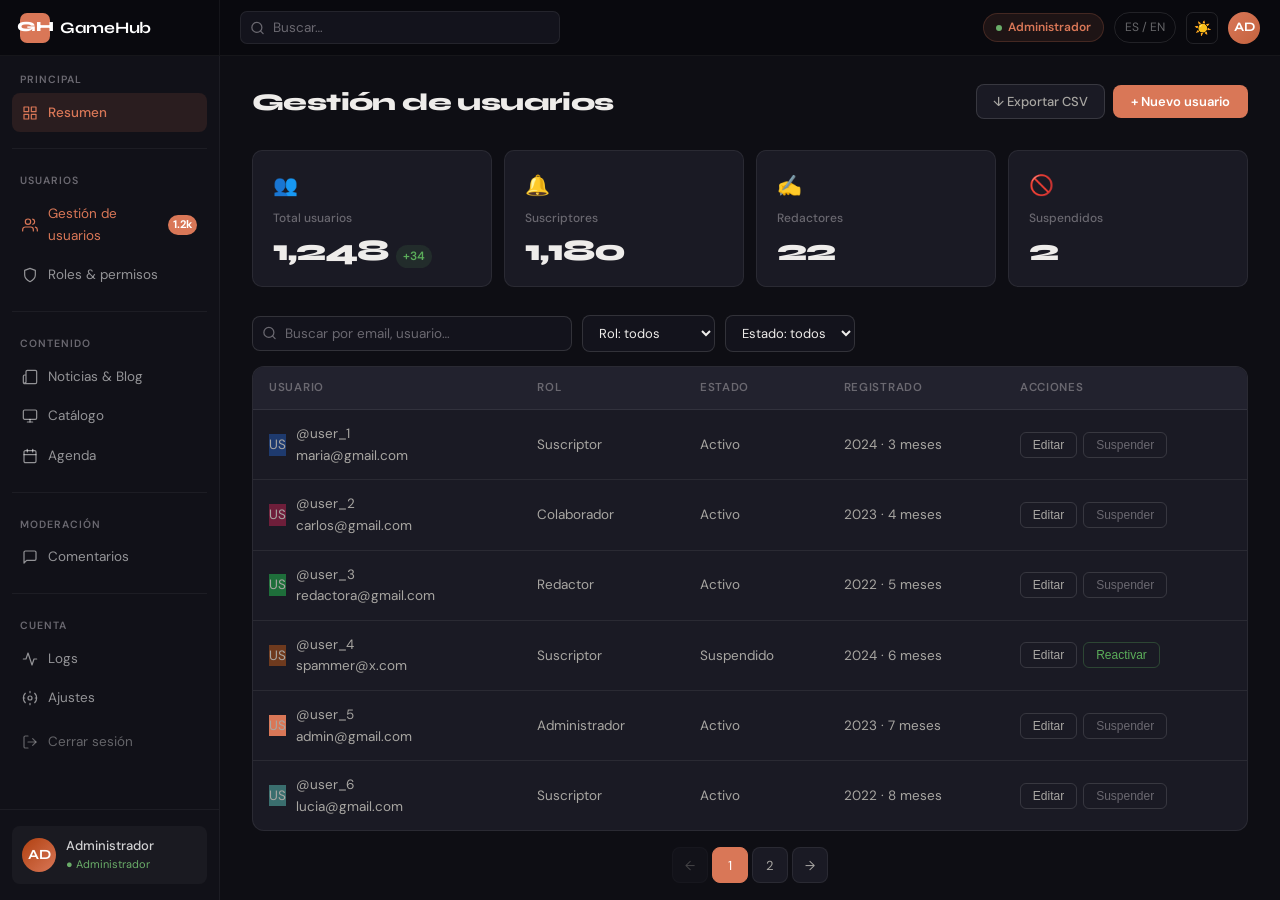
==== commit e560e0a4: "Fix: Add language switching to dashboards" ====
--- a/frontend/dashboard-admin.html
+++ b/frontend/dashboard-admin.html
@@ -29,8 +29,8 @@
       </div>
     </div>
     <div class="topbar-right">
-      <div class="role-badge admin"><span class="role-dot"></span>Administrador</div>
-      <span class="topbar-lang">ES / EN</span>
+      <div class="role-badge admin"><span class="role-dot"></span><span data-i18n="dash.role.admin">Administrador</span></div>
+      <span class="topbar-lang" data-i18n="nav.lang">ES / EN</span>
       <button class="theme-toggle" id="themeToggle">☀️</button>
       <div class="user-avatar" title="Admin">AD</div>
     </div>
@@ -42,71 +42,71 @@
     <nav class="sidebar">
 
       <div class="sidebar-section">
-        <span class="sidebar-section-label">Principal</span>
-        <div class="nav-item active" onclick="setActive(this)">
+        <span class="sidebar-section-label" data-i18n="dash.nav.principal">Principal</span>
+        <div class="nav-item active" data-panel="resumen" onclick="setActive(this)">
           <svg viewBox="0 0 24 24"><rect x="3" y="3" width="7" height="7"/><rect x="14" y="3" width="7" height="7"/><rect x="3" y="14" width="7" height="7"/><rect x="14" y="14" width="7" height="7"/></svg>
-          Resumen
+          <span data-i18n="dash.nav.resumen">Resumen</span>
         </div>
       </div>
 
       <div class="sidebar-divider"></div>
 
       <div class="sidebar-section">
-        <span class="sidebar-section-label">Usuarios</span>
-        <div class="nav-item nav-item--highlight" onclick="setActive(this)">
+        <span class="sidebar-section-label" data-i18n="dash.admin.usuarios">Usuarios</span>
+        <div class="nav-item nav-item--highlight" data-panel="usuarios" onclick="setActive(this)">
           <svg viewBox="0 0 24 24"><path d="M17 21v-2a4 4 0 0 0-4-4H5a4 4 0 0 0-4 4v2"/><circle cx="9" cy="7" r="4"/><path d="M23 21v-2a4 4 0 0 0-3-3.87"/><path d="M16 3.13a4 4 0 0 1 0 7.75"/></svg>
-          Gestión de usuarios
+          <span data-i18n="dash.admin.gestion">Gestión de usuarios</span>
           <span class="nav-badge">1.2k</span>
         </div>
-        <div class="nav-item" onclick="setActive(this)">
+        <div class="nav-item" data-panel="roles" onclick="setActive(this)">
           <svg viewBox="0 0 24 24"><path d="M12 22s8-4 8-10V5l-8-3-8 3v7c0 6 8 10 8 10z"/></svg>
-          Roles & permisos
+          <span data-i18n="dash.admin.roles">Roles & permisos</span>
         </div>
       </div>
 
       <div class="sidebar-divider"></div>
 
       <div class="sidebar-section">
-        <span class="sidebar-section-label">Contenido</span>
-        <div class="nav-item" onclick="setActive(this)">
+        <span class="sidebar-section-label" data-i18n="dash.nav.contenido">Contenido</span>
+        <div class="nav-item" data-panel="noticias" onclick="setActive(this)">
           <svg viewBox="0 0 24 24"><path d="M4 22h16a2 2 0 0 0 2-2V4a2 2 0 0 0-2-2H8a2 2 0 0 0-2 2v16a2 2 0 0 0-2 2zm0 0a2 2 0 0 1-2-2v-9c0-1.1.9-2 2-2h2"/></svg>
-          Noticias & Blog
-        </div>
-        <div class="nav-item" onclick="setActive(this)">
+          <span data-i18n="dash.admin.noticias_blog">Noticias & Blog</span>
+        </div>
+        <div class="nav-item" data-panel="catalogo" onclick="setActive(this)">
           <svg viewBox="0 0 24 24"><rect x="2" y="3" width="20" height="14" rx="2"/><line x1="8" y1="21" x2="16" y2="21"/><line x1="12" y1="17" x2="12" y2="21"/></svg>
-          Catálogo juegos
-        </div>
-        <div class="nav-item" onclick="setActive(this)">
+          <span data-i18n="nav.catalogo">Catálogo juegos</span>
+        </div>
+        <div class="nav-item" data-panel="agenda" onclick="setActive(this)">
           <svg viewBox="0 0 24 24"><rect x="3" y="4" width="18" height="18" rx="2"/><line x1="16" y1="2" x2="16" y2="6"/><line x1="8" y1="2" x2="8" y2="6"/><line x1="3" y1="10" x2="21" y2="10"/></svg>
-          Agenda
+          <span data-i18n="nav.agenda">Agenda</span>
         </div>
       </div>
 
       <div class="sidebar-divider"></div>
 
       <div class="sidebar-section">
-        <span class="sidebar-section-label">Moderación</span>
-        <div class="nav-item" onclick="setActive(this)">
+        <span class="sidebar-section-label" data-i18n="dash.admin.moderacion">Moderación</span>
+        <div class="nav-item" data-panel="comentarios" onclick="setActive(this)">
           <svg viewBox="0 0 24 24"><path d="M21 15a2 2 0 0 1-2 2H7l-4 4V5a2 2 0 0 1 2-2h14a2 2 0 0 1 2 2z"/></svg>
-          Comentarios
+          <span data-i18n="dash.admin.comentarios">Comentarios</span>
         </div>
       </div>
 
       <div class="sidebar-divider"></div>
 
       <div class="sidebar-section">
-        <span class="sidebar-section-label">Sistema</span>
-        <div class="nav-item" onclick="setActive(this)">
+        <span class="sidebar-section-label" data-i18n="dash.nav.cuenta">Sistema</span>
+        <div class="nav-item" data-panel="logs" onclick="setActive(this)">
           <svg viewBox="0 0 24 24"><polyline points="22 12 18 12 15 21 9 3 6 12 2 12"/></svg>
-          Logs
-        </div>
-        <div class="nav-item" onclick="setActive(this)">
+          <span data-i18n="dash.admin.logs">Logs</span>
+        </div>
+        <div class="nav-item" data-panel="ajustes" onclick="setActive(this)">
           <svg viewBox="0 0 24 24"><circle cx="12" cy="12" r="3"/><path d="M19.07 4.93a10 10 0 0 1 0 14.14M4.93 4.93a10 10 0 0 0 0 14.14M12 2v2M12 20v2M2 12h2M20 12h2"/></svg>
-          Ajustes
-        </div>
-        <div class="nav-item logout" onclick="location.href='index.html'">
+          <span data-i18n="dash.nav.ajustes">Ajustes</span>
+        </div>
+        <div class="nav-item logout" data-action="logout">
           <svg viewBox="0 0 24 24"><path d="M9 21H5a2 2 0 0 1-2-2V5a2 2 0 0 1 2-2h4"/><polyline points="16 17 21 12 16 7"/><line x1="21" y1="12" x2="9" y2="12"/></svg>
-          Cerrar sesión
+          <span data-i18n="dash.nav.logout">Cerrar sesión</span>
         </div>
       </div>
 
@@ -115,7 +115,7 @@
           <div class="sidebar-avatar admin">AD</div>
           <div style="min-width:0">
             <div class="sidebar-user-name">Administrador</div>
-            <div class="sidebar-user-role">● Admin</div>
+            <div class="sidebar-user-role">● <span data-i18n="dash.role.admin">Admin</span></div>
           </div>
         </div>
       </div>
@@ -124,15 +124,46 @@
     <!-- MAIN -->
     <main class="main">
 
-      <!-- Page header -->
+    <!-- ── PANEL: RESUMEN ─────────────────────────────── -->
+    <div class="panel" id="panel-resumen" style="display:none">
       <div class="page-header">
         <div>
-          <h1 class="page-title">Gestión de <em>usuarios</em></h1>
-          <p class="page-sub">CU-05 · Crear, editar roles, suspender o eliminar</p>
+          <h1 class="page-title" data-i18n="dash.nav.resumen">Resumen</h1>
+        </div>
+      </div>
+      <div class="kpi-grid">
+        <div class="kpi-card">
+          <div class="kpi-icon">👥</div>
+          <div class="kpi-label" data-i18n="dash.admin.kpi.total">Total usuarios</div>
+          <div class="kpi-value-row"><div class="kpi-value">1,248</div><span class="kpi-delta">+34</span></div>
+        </div>
+        <div class="kpi-card">
+          <div class="kpi-icon">🔔</div>
+          <div class="kpi-label" data-i18n="dash.admin.kpi.suscriptores">Suscriptores</div>
+          <div class="kpi-value-row"><div class="kpi-value">1,180</div></div>
+        </div>
+        <div class="kpi-card">
+          <div class="kpi-icon">✍️</div>
+          <div class="kpi-label" data-i18n="dash.admin.kpi.redactores">Redactores</div>
+          <div class="kpi-value-row"><div class="kpi-value">22</div></div>
+        </div>
+        <div class="kpi-card">
+          <div class="kpi-icon">🚫</div>
+          <div class="kpi-label" data-i18n="dash.admin.kpi.suspendidos">Suspendidos</div>
+          <div class="kpi-value-row"><div class="kpi-value" id="suspendedCountResumen">12</div></div>
+        </div>
+      </div>
+    </div>
+
+    <!-- ── PANEL: GESTIÓN DE USUARIOS ────────────────── -->
+    <div class="panel" id="panel-usuarios">
+      <div class="page-header">
+        <div>
+          <h1 class="page-title" data-i18n="dash.admin.gestion">Gestión de <em>usuarios</em></h1>
         </div>
         <div class="page-actions">
-          <button class="btn-export" onclick="exportCSV()">↓ Exportar CSV</button>
-          <button class="btn-new" onclick="openModal('create')">+ Nuevo usuario</button>
+          <button class="btn-export" onclick="exportCSV()" data-i18n="dash.admin.export">↓ Exportar CSV</button>
+          <button class="btn-new" onclick="openModal('create')" data-i18n="dash.admin.new_user">+ Nuevo usuario</button>
         </div>
       </div>
 
@@ -140,28 +171,23 @@
       <div class="kpi-grid">
         <div class="kpi-card">
           <div class="kpi-icon">👥</div>
-          <div class="kpi-label">Total usuarios</div>
-          <div class="kpi-value-row">
-            <div class="kpi-value">1,248</div>
-            <span class="kpi-delta">+34</span>
-          </div>
+          <div class="kpi-label" data-i18n="dash.admin.kpi.total">Total usuarios</div>
+          <div class="kpi-value-row"><div class="kpi-value">1,248</div><span class="kpi-delta">+34</span></div>
         </div>
         <div class="kpi-card">
           <div class="kpi-icon">🔔</div>
-          <div class="kpi-label">Suscriptores</div>
+          <div class="kpi-label" data-i18n="dash.admin.kpi.suscriptores">Suscriptores</div>
           <div class="kpi-value-row"><div class="kpi-value">1,180</div></div>
         </div>
         <div class="kpi-card">
           <div class="kpi-icon">✍️</div>
-          <div class="kpi-label">Redactores</div>
+          <div class="kpi-label" data-i18n="dash.admin.kpi.redactores">Redactores</div>
           <div class="kpi-value-row"><div class="kpi-value">22</div></div>
         </div>
         <div class="kpi-card">
           <div class="kpi-icon">🚫</div>
-          <div class="kpi-label">Suspendidos</div>
-          <div class="kpi-value-row">
-            <div class="kpi-value" id="suspendedCount">12</div>
-          </div>
+          <div class="kpi-label" data-i18n="dash.admin.kpi.suspendidos">Suspendidos</div>
+          <div class="kpi-value-row"><div class="kpi-value" id="suspendedCount">12</div></div>
         </div>
       </div>
 
@@ -169,19 +195,19 @@
       <div class="table-controls">
         <div class="table-search-wrap">
           <svg viewBox="0 0 24 24"><circle cx="11" cy="11" r="8"/><line x1="21" y1="21" x2="16.65" y2="16.65"/></svg>
-          <input type="search" id="tableSearch" placeholder="Buscar por email, usuario…" autocomplete="off">
+          <input type="search" id="tableSearch" data-i18n-placeholder="dash.admin.search" placeholder="Buscar por email, usuario…" autocomplete="off">
         </div>
         <select class="table-filter" id="filterRol">
-          <option value="">Rol: todos</option>
-          <option value="Suscriptor">Suscriptor</option>
-          <option value="Colaborador">Colaborador</option>
-          <option value="Redactor">Redactor</option>
-          <option value="Administrador">Administrador</option>
+          <option value="" data-i18n="dash.admin.filter.all_roles">Rol: todos</option>
+          <option value="Suscriptor" data-i18n="dash.role.suscriptor">Suscriptor</option>
+          <option value="Colaborador" data-i18n="dash.role.colaborador">Colaborador</option>
+          <option value="Redactor" data-i18n="dash.role.redactor">Redactor</option>
+          <option value="Administrador" data-i18n="dash.role.admin">Administrador</option>
         </select>
         <select class="table-filter" id="filterEstado">
-          <option value="">Estado: todos</option>
-          <option value="Activo">Activos</option>
-          <option value="Suspendido">Suspendidos</option>
+          <option value="" data-i18n="dash.admin.filter.all_status">Estado: todos</option>
+          <option value="Activo" data-i18n="dash.admin.status.activo">Activos</option>
+          <option value="Suspendido" data-i18n="dash.admin.status.suspendido">Suspendidos</option>
         </select>
       </div>
 
@@ -190,71 +216,97 @@
         <table class="user-table" id="userTable">
           <thead>
             <tr>
-              <th>Usuario</th>
-              <th>Rol</th>
-              <th>Estado</th>
-              <th>Registrado</th>
-              <th>Acciones</th>
+              <th data-i18n="dash.admin.th.usuario">Usuario</th>
+              <th data-i18n="dash.admin.th.rol">Rol</th>
+              <th data-i18n="dash.admin.th.estado">Estado</th>
+              <th data-i18n="dash.admin.th.registrado">Registrado</th>
+              <th data-i18n="dash.admin.th.acciones">Acciones</th>
             </tr>
           </thead>
-          <tbody id="tableBody">
-            <!-- Filled by JS -->
-          </tbody>
+          <tbody id="tableBody"></tbody>
         </table>
         <div class="table-empty" id="tableEmpty" style="display:none">
           <div style="font-size:32px;margin-bottom:10px">🔍</div>
-          <div>Ningún usuario coincide con los filtros</div>
-        </div>
-      </div>
-
-      <!-- Pagination -->
+          <div data-i18n="dash.admin.no_results">Ningún usuario coincide con los filtros</div>
+        </div>
+      </div>
+
       <div class="pagination" id="pagination"></div>
+    </div>
+
+    <!-- ── PANELS: PLACEHOLDER ────────────────────────── -->
+    <div class="panel" id="panel-roles" style="display:none">
+      <div class="page-header"><h1 class="page-title" data-i18n="dash.admin.roles">Roles & <em>permisos</em></h1></div>
+      <div class="panel-placeholder"><div class="placeholder-icon">🛡️</div><p data-i18n="dash.coming_soon">Sección en desarrollo</p></div>
+    </div>
+    <div class="panel" id="panel-noticias" style="display:none">
+      <div class="page-header"><h1 class="page-title" data-i18n="dash.admin.noticias_blog">Noticias & <em>Blog</em></h1></div>
+      <div class="panel-placeholder"><div class="placeholder-icon">📰</div><p data-i18n="dash.coming_soon">Sección en desarrollo</p></div>
+    </div>
+    <div class="panel" id="panel-catalogo" style="display:none">
+      <div class="page-header"><h1 class="page-title" data-i18n="nav.catalogo">Catálogo <em>juegos</em></h1></div>
+      <div class="panel-placeholder"><div class="placeholder-icon">🎮</div><p data-i18n="dash.coming_soon">Sección en desarrollo</p></div>
+    </div>
+    <div class="panel" id="panel-agenda" style="display:none">
+      <div class="page-header"><h1 class="page-title" data-i18n="nav.agenda">Agenda</h1></div>
+      <div class="panel-placeholder"><div class="placeholder-icon">📅</div><p data-i18n="dash.coming_soon">Sección en desarrollo</p></div>
+    </div>
+    <div class="panel" id="panel-comentarios" style="display:none">
+      <div class="page-header"><h1 class="page-title" data-i18n="dash.admin.comentarios">Comentarios</h1></div>
+      <div class="panel-placeholder"><div class="placeholder-icon">💬</div><p data-i18n="dash.coming_soon">Sección en desarrollo</p></div>
+    </div>
+    <div class="panel" id="panel-logs" style="display:none">
+      <div class="page-header"><h1 class="page-title" data-i18n="dash.admin.logs">Logs <em>del sistema</em></h1></div>
+      <div class="panel-placeholder"><div class="placeholder-icon">📊</div><p data-i18n="dash.coming_soon">Sección en desarrollo</p></div>
+    </div>
+    <div class="panel" id="panel-ajustes" style="display:none">
+      <div class="page-header"><h1 class="page-title" data-i18n="dash.nav.ajustes">Ajustes</h1></div>
+      <div class="panel-placeholder"><div class="placeholder-icon">⚙️</div><p data-i18n="dash.coming_soon">Sección en desarrollo</p></div>
+    </div>
 
     </main>
   </div>
 
-  <!-- ── MODAL ─────────────────────────────────────── -->
   <div class="modal-overlay" id="modalOverlay" onclick="closeModal()"></div>
   <div class="modal" id="modal">
     <div class="modal-header">
-      <span class="modal-title" id="modalTitle">Editar usuario</span>
+      <span class="modal-title" id="modalTitle" data-i18n="dash.admin.modal.edit">Editar usuario</span>
       <button class="modal-close" onclick="closeModal()">✕</button>
     </div>
     <div class="modal-body">
       <div class="form-group">
-        <label class="form-label">Nombre de usuario</label>
+        <label class="form-label" data-i18n="dash.admin.modal.username">Nombre de usuario</label>
         <input class="form-input" id="mUsername" type="text" placeholder="@usuario">
       </div>
       <div class="form-group">
-        <label class="form-label">Email</label>
+        <label class="form-label" data-i18n="dash.admin.modal.email">Email</label>
         <input class="form-input" id="mEmail" type="email" placeholder="email@example.com">
       </div>
       <div class="form-group">
-        <label class="form-label">Rol</label>
+        <label class="form-label" data-i18n="dash.admin.th.rol">Rol</label>
         <select class="form-input" id="mRol">
-          <option>Suscriptor</option>
-          <option>Colaborador</option>
-          <option>Redactor</option>
-          <option>Administrador</option>
+          <option data-i18n="dash.role.suscriptor">Suscriptor</option>
+          <option data-i18n="dash.role.colaborador">Colaborador</option>
+          <option data-i18n="dash.role.redactor">Redactor</option>
+          <option data-i18n="dash.role.admin">Administrador</option>
         </select>
       </div>
       <div class="form-group">
-        <label class="form-label">Estado</label>
+        <label class="form-label" data-i18n="dash.admin.th.estado">Estado</label>
         <select class="form-input" id="mEstado">
-          <option>Activo</option>
-          <option>Suspendido</option>
+          <option data-i18n="dash.admin.status.activo">Activo</option>
+          <option data-i18n="dash.admin.status.suspendido">Suspendido</option>
         </select>
       </div>
-      <!-- Last admin warning -->
-      <div class="alert-warn" id="lastAdminWarn" style="display:none">
+      <div class="alert-warn" id="lastAdminWarn" style="display:none" data-i18n="dash.admin.last_admin_warn">
         ⚠️ No puedes degradar al único administrador del sistema.
       </div>
     </div>
     <div class="modal-footer">
-      <button class="btn-modal-delete" id="btnDelete" onclick="deleteUser()">Eliminar cuenta</button>
+      <button class="btn-modal-delete" id="btnDelete" onclick="deleteUser()" data-i18n="dash.admin.modal.delete">Eliminar cuenta</button>
       <div style="display:flex;gap:8px">
-        <button class="btn-modal-cancel" onclick="closeModal()">Cancelar</button>
-        <button class="btn-modal-save" onclick="saveUser()">Guardar cambios</button>
+        <button class="btn-modal-cancel" onclick="closeModal()" data-i18n="dash.admin.modal.cancel">Cancelar</button>
+        <button class="btn-modal-save" onclick="saveUser()" data-i18n="dash.admin.modal.save">Guardar cambios</button>
       </div>
     </div>
   </div>
--- a/frontend/css/dashboard-admin.css
+++ b/frontend/css/dashboard-admin.css
@@ -1,3 +1,13 @@
+/* ── PANEL PLACEHOLDER ────────────────────────────── */
+.panel-placeholder {
+  display: flex; flex-direction: column; align-items: center;
+  justify-content: center; padding: 80px 20px;
+  color: var(--muted); font-size: 14px; text-align: center;
+  background: var(--surface); border: 1px dashed var(--border);
+  border-radius: 12px; margin-top: 8px;
+}
+.placeholder-icon { font-size: 40px; margin-bottom: 12px; }
+
 /* ── ADMIN ROLE COLORS ────────────────────────────── */
 .role-badge.admin {
   color: #D97757;
@@ -63,16 +73,33 @@
 .badge-status.suspendido::before { background: var(--muted); }
 
 .action-btns { display: flex; gap: 6px; }
-.btn-action {
-  font-size: 12px; font-weight: 500; padding: 5px 12px; border-radius: 6px;
+.btn-action,
+.btn-edit,
+.btn-suspend,
+.btn-restore {
+  font-size: 12px; font-weight: 500;
+  padding: 5px 12px; border-radius: 6px;
   cursor: pointer; transition: all .15s; border: 1px solid transparent;
+  background: transparent;
 }
-.btn-action.edit    { color: var(--text-2); border-color: var(--border-2, rgba(255,255,255,0.13)); }
-.btn-action.edit:hover    { color: var(--text); border-color: var(--accent); }
-.btn-action.suspend { color: var(--muted); border-color: var(--border-2, rgba(255,255,255,0.13)); }
-.btn-action.suspend:hover { color: #ff6b6b; border-color: #ff6b6b; }
-.btn-action.activate { color: var(--green, #5BAD5A); border-color: rgba(91,173,90,0.3); }
-.btn-action.activate:hover { background: rgba(91,173,90,0.08); }
+.btn-action.edit, .btn-edit {
+  color: var(--text-2); border-color: var(--border-2, rgba(255,255,255,0.13));
+}
+.btn-action.edit:hover, .btn-edit:hover {
+  color: var(--text); border-color: var(--accent);
+}
+.btn-action.suspend, .btn-suspend {
+  color: var(--muted); border-color: var(--border-2, rgba(255,255,255,0.13));
+}
+.btn-action.suspend:hover, .btn-suspend:hover {
+  color: #ff6b6b; border-color: #ff6b6b;
+}
+.btn-action.restore, .btn-restore {
+  color: var(--green, #5BAD5A); border-color: rgba(91,173,90,0.3);
+}
+.btn-action.restore:hover, .btn-restore:hover {
+  background: rgba(91,173,90,0.08);
+}
 
 .table-empty { text-align: center; padding: 48px; color: var(--muted); font-size: 14px; }
 
